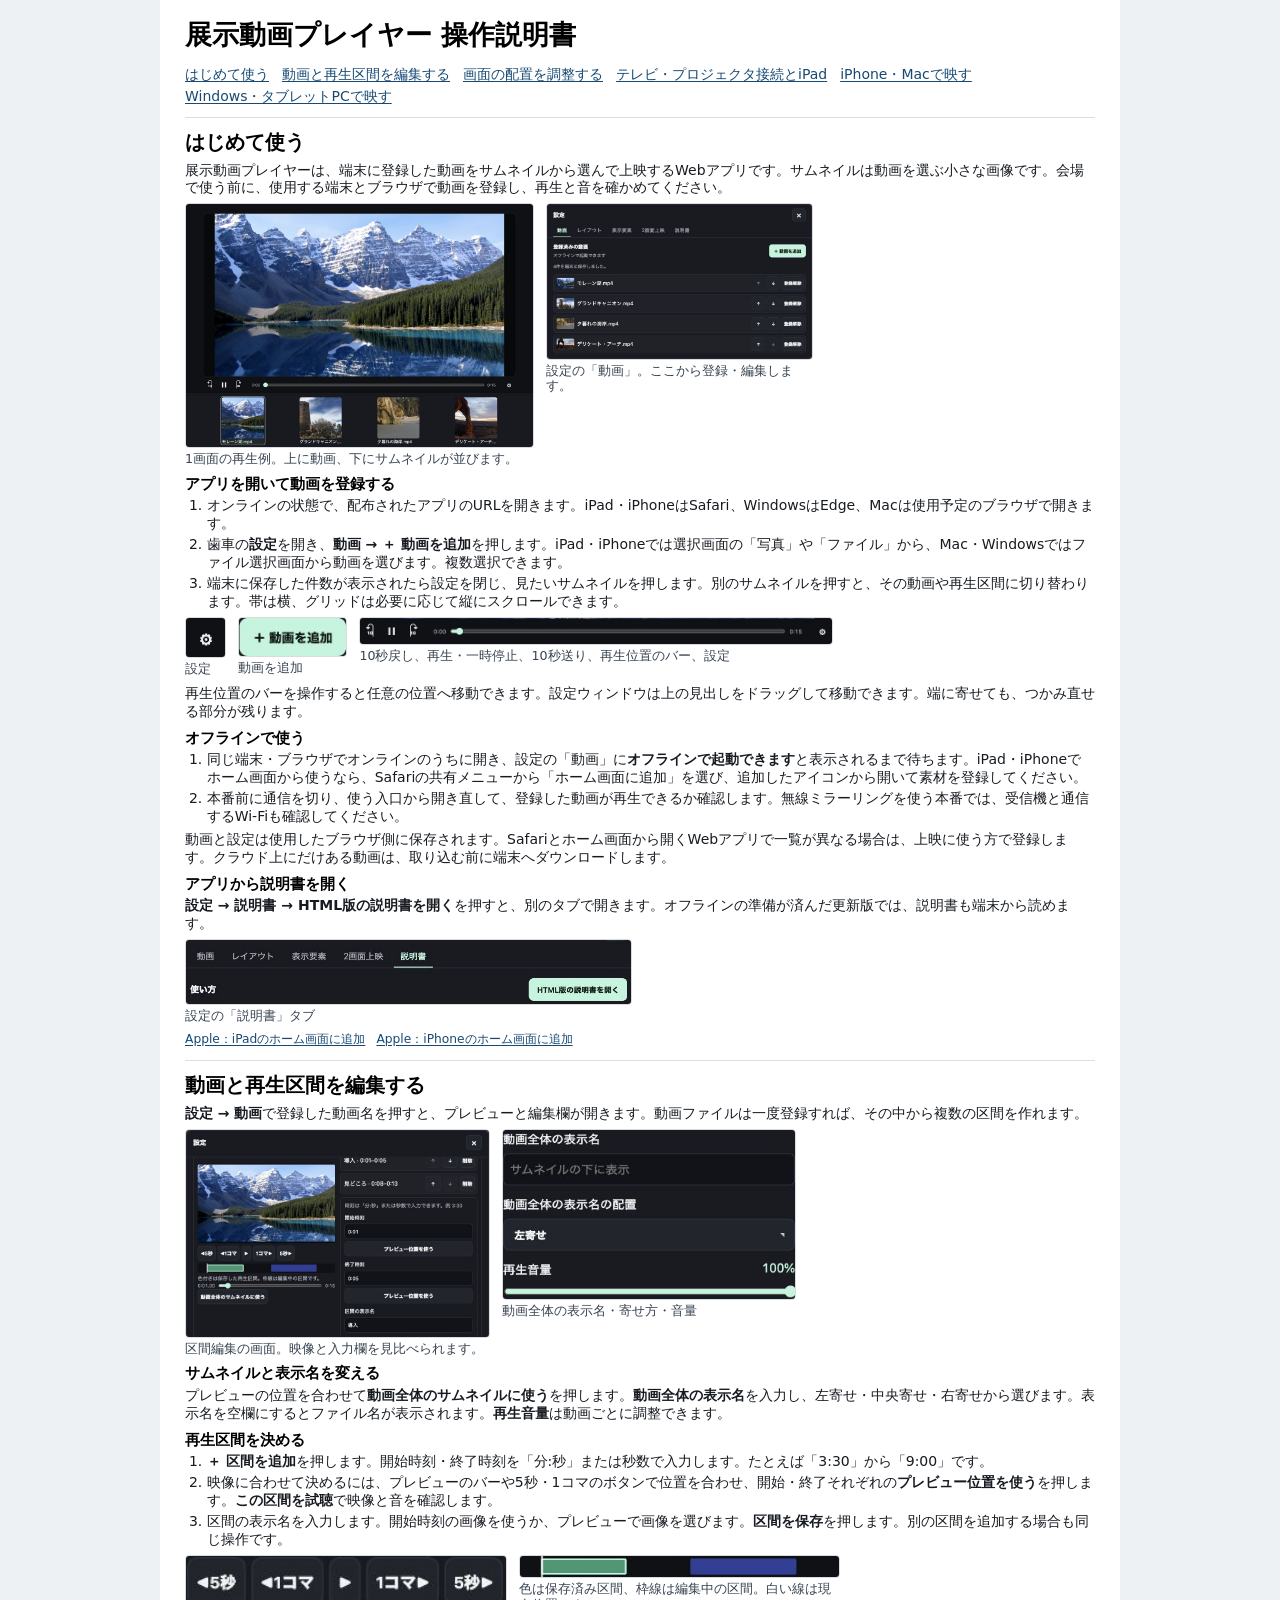
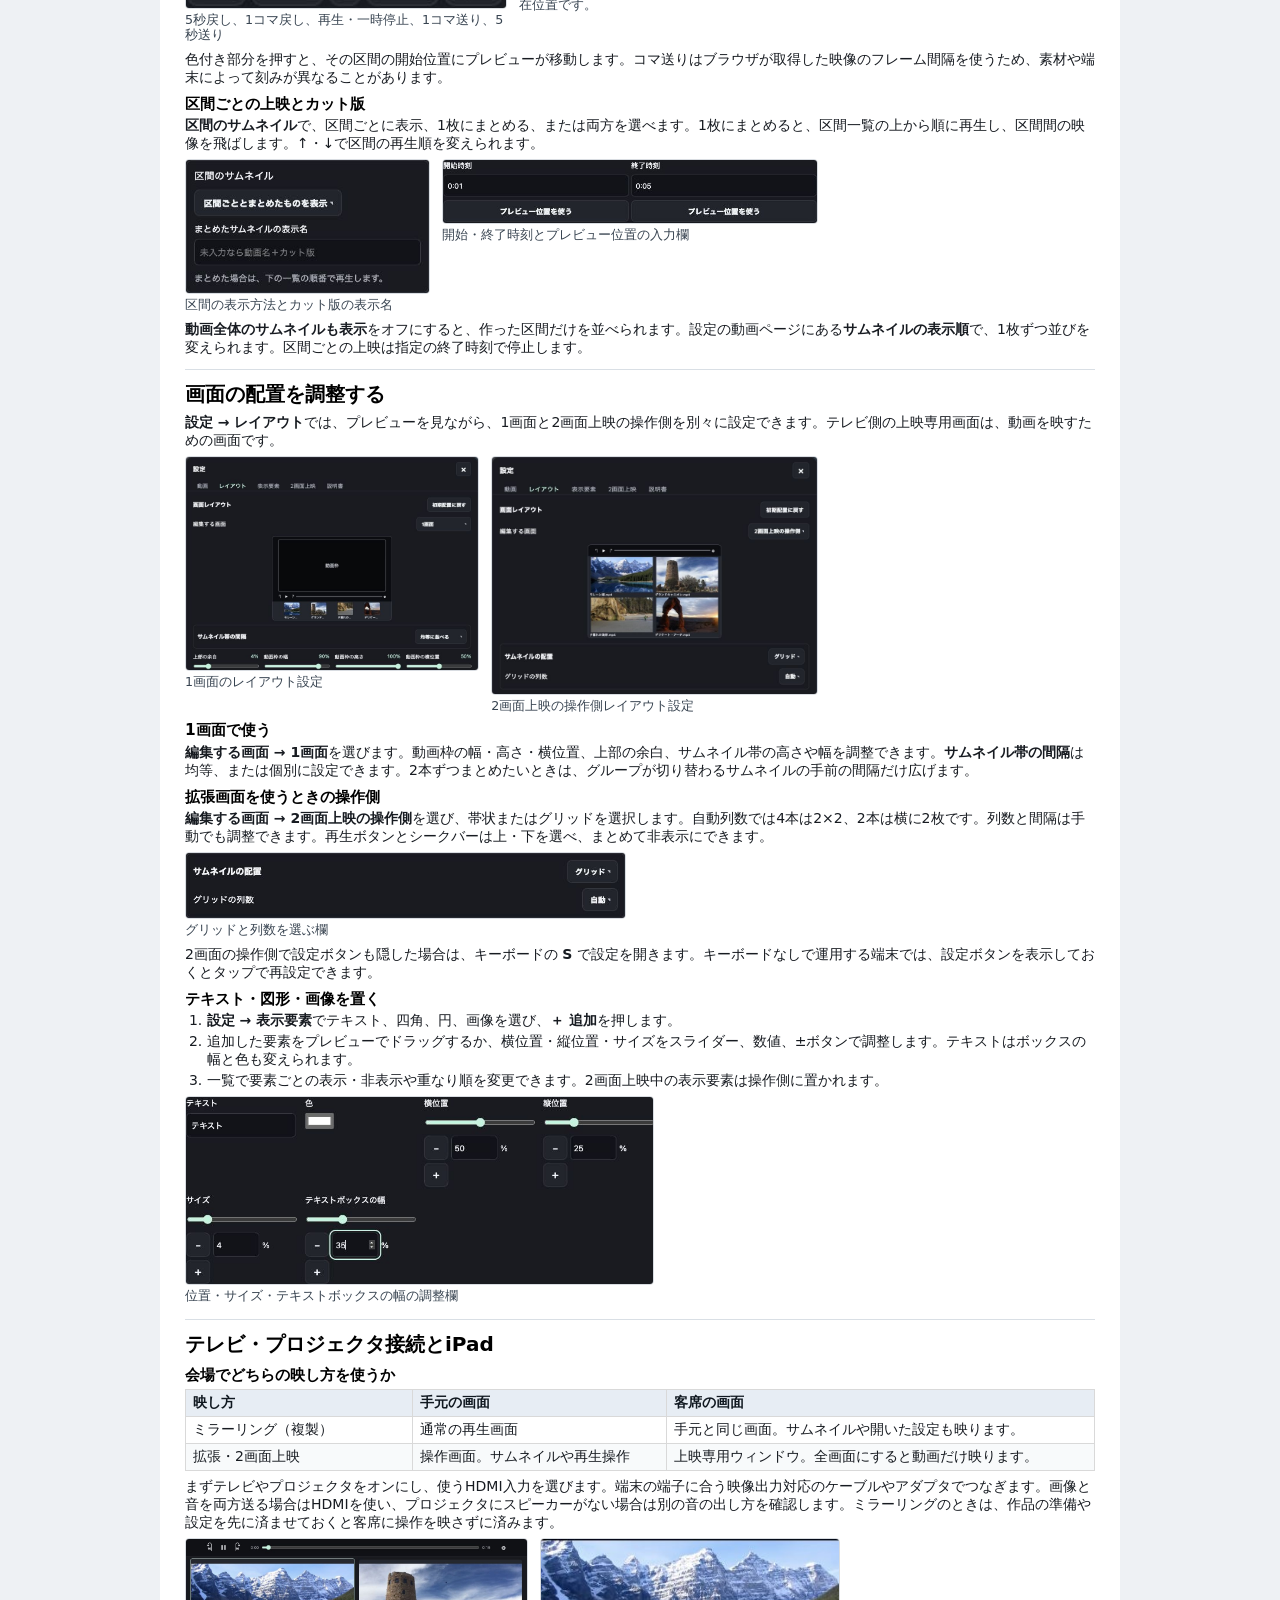
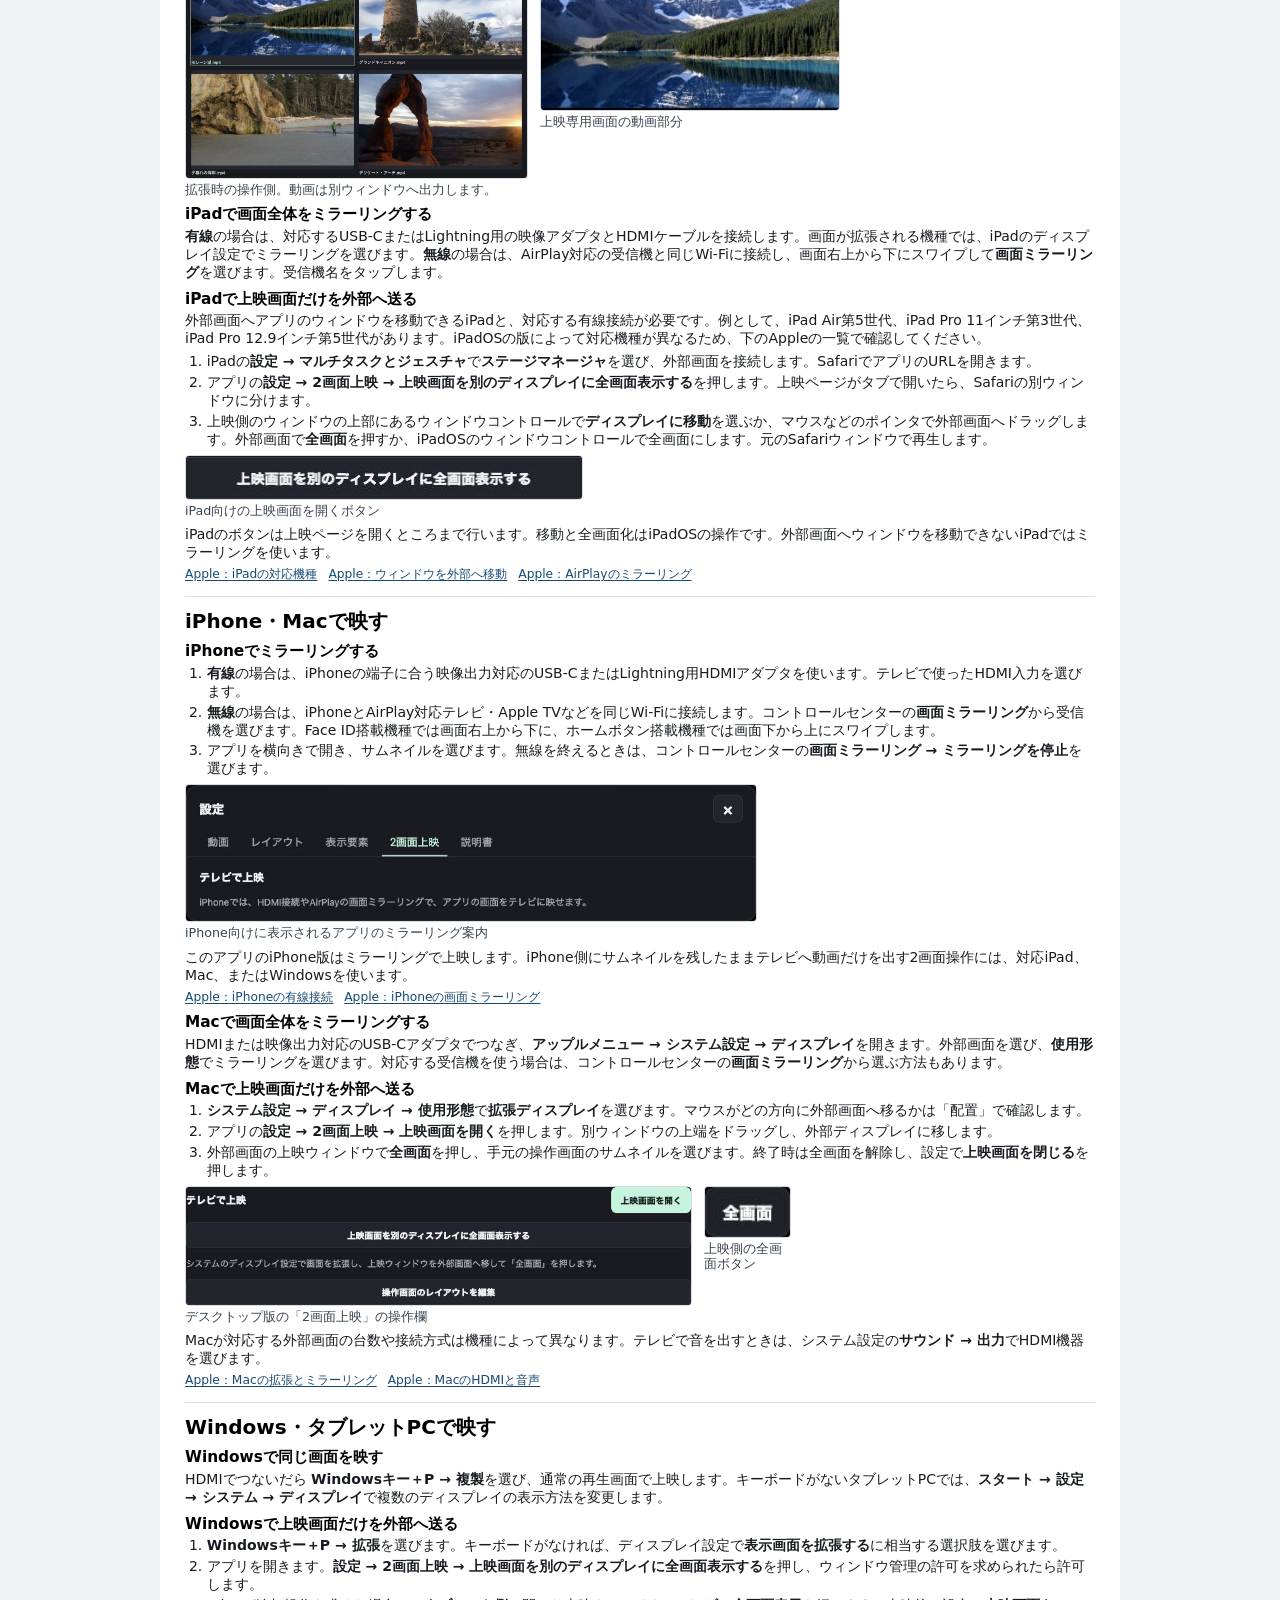
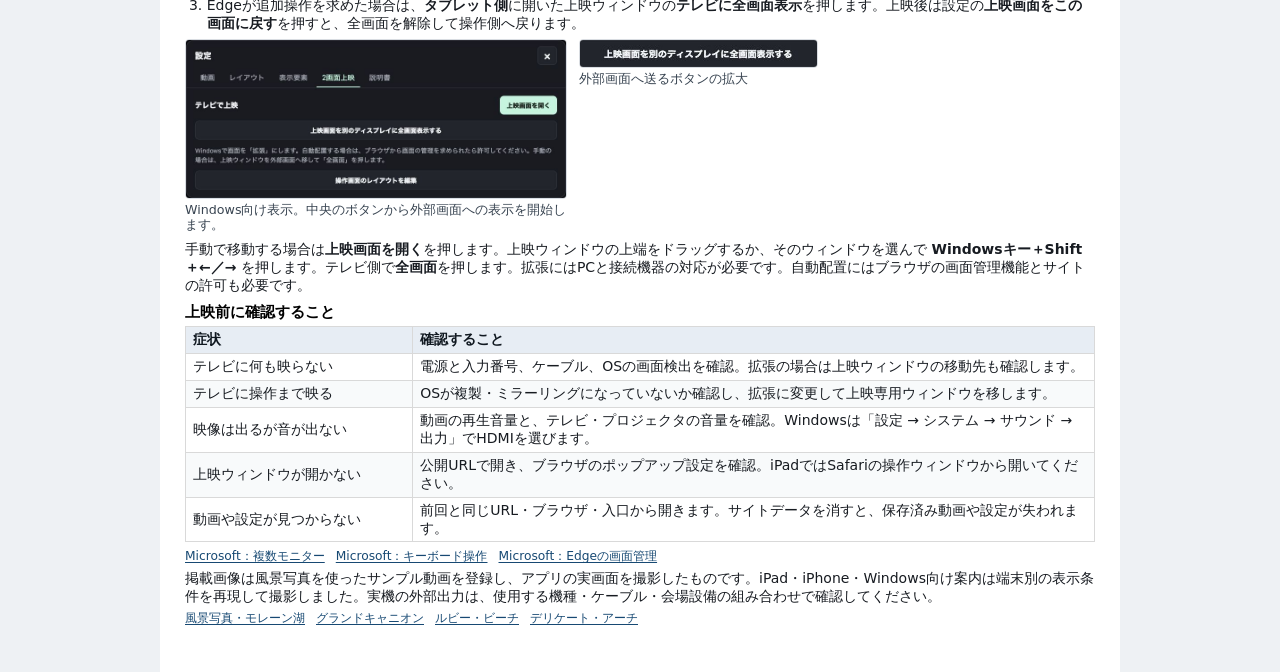
==== manual.html @ 9feb1721 "Add files via upload" ====
<!doctype html><html lang="ja"><head><meta charset="utf-8"><meta name="viewport" content="width=device-width, initial-scale=1"><title>展示動画プレイヤー 操作説明書</title><style>*{box-sizing:border-box}
:root{font-family:"Yu Gothic","Hiragino Sans",Meiryo,"Noto Sans CJK JP",system-ui,sans-serif;color:#171b21;background:#eef1f4;font-size:10.5pt;line-height:1.28}
body{margin:0}main{max-width:960px;margin:0 auto;padding:18px 25px 32px;background:#fff}
h1,h2,h3,p,figure{margin:0}h1{font-size:20pt;color:#000;margin:0 0 8px}h2{font-size:15pt;color:#000;margin:0 0 6px}h3{font-size:11.5pt;color:#000;margin:8px 0 3px}
p{margin:0 0 5px}a{color:#174973;text-underline-offset:2px}a:focus-visible{outline:2px solid #174973;outline-offset:3px}
nav{display:flex;flex-wrap:wrap;gap:4px 13px;padding:6px 0 11px}section{border-top:1px solid #d9dfe5;padding:12px 0 8px}
ol{padding:0 0 0 1.55em;margin:0 0 5px}li+li{margin-top:3px}
.figures{display:flex;flex-wrap:wrap;align-items:flex-start;gap:7px 12px;margin:6px 0 8px}
figure{width:min(var(--image-width),100%);min-width:0}figure img{display:block;width:100%;height:auto;border-radius:4px;border:1px solid #d8dce1}
figcaption{font-size:9.5pt;margin-top:3px;color:#384451;line-height:1.22}
.refs{font-size:9.2pt;display:flex;flex-wrap:wrap;gap:3px 11px;margin:5px 0}
table{border-collapse:collapse;width:100%;margin:4px 0 7px;font-size:10.5pt}th,td{border:1px solid #d9d9d9;text-align:left;padding:4px 7px;vertical-align:middle}
th{background:#e7edf4;color:#101820}td:first-child{width:25%}tbody tr:nth-child(even){background:#f8fafb}
@media(max-width:600px){main{padding:12px 12px 20px}figure{max-width:100%}}
@page{size:A4;margin:14mm 16mm}
@media print{:root{background:#fff}main{max-width:none;padding:0}section{padding-top:8px;break-inside:auto}h2,h3{break-after:avoid}.figures,tr{break-inside:avoid}figure{width:min(calc(var(--image-width)*.79),100%)}a{color:#222}}
</style></head><body><main>
<h1>展示動画プレイヤー 操作説明書</h1><nav aria-label="目次"><a href="#start">はじめて使う</a><a href="#edit">動画と再生区間を編集する</a><a href="#layout">画面の配置を調整する</a><a href="#ipad">テレビ・プロジェクタ接続とiPad</a><a href="#apple">iPhone・Macで映す</a><a href="#windows">Windows・タブレットPCで映す</a></nav>
<section id="start"><h2>はじめて使う</h2>
<p>展示動画プレイヤーは、端末に登録した動画をサムネイルから選んで上映するWebアプリです。サムネイルは動画を選ぶ小さな画像です。会場で使う前に、使用する端末とブラウザで動画を登録し、再生と音を確かめてください。</p>
<div class="figures">
<figure style="--image-width:348.8px"><img alt="1画面の再生例。上に動画、下にサムネイルが並びます。" width="1170" height="820" src="[data-uri]"><figcaption>1画面の再生例。上に動画、下にサムネイルが並びます。</figcaption></figure>
<figure style="--image-width:267.1px"><img alt="設定の「動画」。ここから登録・編集します。" width="850" height="496" src="[data-uri]"><figcaption>設定の「動画」。ここから登録・編集します。</figcaption></figure>
</div>
<h3>アプリを開いて動画を登録する</h3>
<ol><li>オンラインの状態で、配布されたアプリのURLを開きます。iPad・iPhoneはSafari、WindowsはEdge、Macは使用予定のブラウザで開きます。</li><li>歯車の<strong>設定</strong>を開き、<strong>動画 → ＋ 動画を追加</strong>を押します。iPad・iPhoneでは選択画面の「写真」や「ファイル」から、Mac・Windowsではファイル選択画面から動画を選びます。複数選択できます。</li><li>端末に保存した件数が表示されたら設定を閉じ、見たいサムネイルを押します。別のサムネイルを押すと、その動画や再生区間に切り替わります。帯は横、グリッドは必要に応じて縦にスクロールできます。</li></ol>
<div class="figures">
<figure style="--image-width:41.4px"><img alt="設定" width="44" height="44" src="[data-uri]"><figcaption>設定</figcaption></figure>
<figure style="--image-width:109.0px"><img alt="動画を追加" width="118" height="42" src="[data-uri]"><figcaption>動画を追加</figcaption></figure>
<figure style="--image-width:474.1px"><img alt="10秒戻し、再生・一時停止、10秒送り、再生位置のバー、設定" width="1053" height="58" src="[data-uri]"><figcaption>10秒戻し、再生・一時停止、10秒送り、再生位置のバー、設定</figcaption></figure>
</div>
<p>再生位置のバーを操作すると任意の位置へ移動できます。設定ウィンドウは上の見出しをドラッグして移動できます。端に寄せても、つかみ直せる部分が残ります。</p>
<h3>オフラインで使う</h3>
<ol><li>同じ端末・ブラウザでオンラインのうちに開き、設定の「動画」に<strong>オフラインで起動できます</strong>と表示されるまで待ちます。iPad・iPhoneでホーム画面から使うなら、Safariの共有メニューから「ホーム画面に追加」を選び、追加したアイコンから開いて素材を登録してください。</li><li>本番前に通信を切り、使う入口から開き直して、登録した動画が再生できるか確認します。無線ミラーリングを使う本番では、受信機と通信するWi-Fiも確認してください。</li></ol>
<p>動画と設定は使用したブラウザ側に保存されます。Safariとホーム画面から開くWebアプリで一覧が異なる場合は、上映に使う方で登録します。クラウド上にだけある動画は、取り込む前に端末へダウンロードします。</p>
<h3>アプリから説明書を開く</h3>
<p><strong>設定 → 説明書 → HTML版の説明書を開く</strong>を押すと、別のタブで開きます。オフラインの準備が済んだ更新版では、説明書も端末から読めます。</p>
<div class="figures">
<figure style="--image-width:446.9px"><img alt="設定の「説明書」タブ" width="825" height="119" src="[data-uri]"><figcaption>設定の「説明書」タブ</figcaption></figure>
</div>
<div class="refs" aria-label="参照リンク"><a href="https://support.apple.com/ja-jp/guide/ipad/ipad8f1f7a29/27/ipados/27">Apple：iPadのホーム画面に追加</a><a href="https://support.apple.com/ja-jp/guide/iphone/iphea86e5236/27/ios/27">Apple：iPhoneのホーム画面に追加</a></div>
</section>
<section id="edit"><h2>動画と再生区間を編集する</h2>
<p><strong>設定 → 動画</strong>で登録した動画名を押すと、プレビューと編集欄が開きます。動画ファイルは一度登録すれば、その中から複数の区間を作れます。</p>
<div class="figures">
<figure style="--image-width:305.2px"><img alt="区間編集の画面。映像と入力欄を見比べられます。" width="850" height="580" src="[data-uri]"><figcaption>区間編集の画面。映像と入力欄を見比べられます。</figcaption></figure>
<figure style="--image-width:294.3px"><img alt="動画全体の表示名・寄せ方・音量" width="385" height="223" src="[data-uri]"><figcaption>動画全体の表示名・寄せ方・音量</figcaption></figure>
</div>
<h3>サムネイルと表示名を変える</h3>
<p>プレビューの位置を合わせて<strong>動画全体のサムネイルに使う</strong>を押します。<strong>動画全体の表示名</strong>を入力し、左寄せ・中央寄せ・右寄せから選びます。表示名を空欄にするとファイル名が表示されます。<strong>再生音量</strong>は動画ごとに調整できます。</p>
<h3>再生区間を決める</h3>
<ol><li><strong>＋ 区間を追加</strong>を押します。開始時刻・終了時刻を「分:秒」または秒数で入力します。たとえば「3:30」から「9:00」です。</li><li>映像に合わせて決めるには、プレビューのバーや5秒・1コマのボタンで位置を合わせ、開始・終了それぞれの<strong>プレビュー位置を使う</strong>を押します。<strong>この区間を試聴</strong>で映像と音を確認します。</li><li>区間の表示名を入力します。開始時刻の画像を使うか、プレビューで画像を選びます。<strong>区間を保存</strong>を押します。別の区間を追加する場合も同じ操作です。</li></ol>
<div class="figures">
<figure style="--image-width:321.6px"><img alt="5秒戻し、1コマ戻し、再生・一時停止、1コマ送り、5秒送り" width="276" height="45" src="[data-uri]"><figcaption>5秒戻し、1コマ戻し、再生・一時停止、1コマ送り、5秒送り</figcaption></figure>
<figure style="--image-width:321.6px"><img alt="色は保存済み区間、枠線は編集中の区間。白い線は現在位置です。" width="385" height="26" src="[data-uri]"><figcaption>色は保存済み区間、枠線は編集中の区間。白い線は現在位置です。</figcaption></figure>
</div>
<p>色付き部分を押すと、その区間の開始位置にプレビューが移動します。コマ送りはブラウザが取得した映像のフレーム間隔を使うため、素材や端末によって刻みが異なることがあります。</p>
<h3>区間ごとの上映とカット版</h3>
<p><strong>区間のサムネイル</strong>で、区間ごとに表示、1枚にまとめる、または両方を選べます。1枚にまとめると、区間一覧の上から順に再生し、区間間の映像を飛ばします。↑・↓で区間の再生順を変えられます。</p>
<div class="figures">
<figure style="--image-width:245.2px"><img alt="区間の表示方法とカット版の表示名" width="385" height="211" src="[data-uri]"><figcaption>区間の表示方法とカット版の表示名</figcaption></figure>
<figure style="--image-width:376.1px"><img alt="開始・終了時刻とプレビュー位置の入力欄" width="722" height="121" src="[data-uri]"><figcaption>開始・終了時刻とプレビュー位置の入力欄</figcaption></figure>
</div>
<p><strong>動画全体のサムネイルも表示</strong>をオフにすると、作った区間だけを並べられます。設定の動画ページにある<strong>サムネイルの表示順</strong>で、1枚ずつ並びを変えられます。区間ごとの上映は指定の終了時刻で停止します。</p>
</section>
<section id="layout"><h2>画面の配置を調整する</h2>
<p><strong>設定 → レイアウト</strong>では、プレビューを見ながら、1画面と2画面上映の操作側を別々に設定できます。テレビ側の上映専用画面は、動画を映すための画面です。</p>
<div class="figures">
<figure style="--image-width:294.3px"><img alt="1画面のレイアウト設定" width="850" height="620" src="[data-uri]"><figcaption>1画面のレイアウト設定</figcaption></figure>
<figure style="--image-width:327.0px"><img alt="2画面上映の操作側レイアウト設定" width="850" height="620" src="[data-uri]"><figcaption>2画面上映の操作側レイアウト設定</figcaption></figure>
</div>
<h3>1画面で使う</h3>
<p><strong>編集する画面 → 1画面</strong>を選びます。動画枠の幅・高さ・横位置、上部の余白、サムネイル帯の高さや幅を調整できます。<strong>サムネイル帯の間隔</strong>は均等、または個別に設定できます。2本ずつまとめたいときは、グループが切り替わるサムネイルの手前の間隔だけ広げます。</p>
<h3>拡張画面を使うときの操作側</h3>
<p><strong>編集する画面 → 2画面上映の操作側</strong>を選び、帯状またはグリッドを選択します。自動列数では4本は2×2、2本は横に2枚です。列数と間隔は手動でも調整できます。再生ボタンとシークバーは上・下を選べ、まとめて非表示にできます。</p>
<div class="figures">
<figure style="--image-width:441.4px"><img alt="グリッドと列数を選ぶ欄" width="810" height="120" src="[data-uri]"><figcaption>グリッドと列数を選ぶ欄</figcaption></figure>
</div>
<p>2画面の操作側で設定ボタンも隠した場合は、キーボードの <strong>S</strong> で設定を開きます。キーボードなしで運用する端末では、設定ボタンを表示しておくとタップで再設定できます。</p>
<h3>テキスト・図形・画像を置く</h3>
<ol><li><strong>設定 → 表示要素</strong>でテキスト、四角、円、画像を選び、<strong>＋ 追加</strong>を押します。</li><li>追加した要素をプレビューでドラッグするか、横位置・縦位置・サイズをスライダー、数値、±ボタンで調整します。テキストはボックスの幅と色も変えられます。</li><li>一覧で要素ごとの表示・非表示や重なり順を変更できます。2画面上映中の表示要素は操作側に置かれます。</li></ol>
<div class="figures">
<figure style="--image-width:468.7px"><img alt="位置・サイズ・テキストボックスの幅の調整欄" width="810" height="324" src="[data-uri]"><figcaption>位置・サイズ・テキストボックスの幅の調整欄</figcaption></figure>
</div>
</section>
<section id="ipad"><h2>テレビ・プロジェクタ接続とiPad</h2>
<h3>会場でどちらの映し方を使うか</h3>
<table><thead><tr><th scope="col">映し方</th><th scope="col">手元の画面</th><th scope="col">客席の画面</th></tr></thead><tbody>
<tr><td>ミラーリング（複製）</td><td>通常の再生画面</td><td>手元と同じ画面。サムネイルや開いた設定も映ります。</td></tr>
<tr><td>拡張・2画面上映</td><td>操作画面。サムネイルや再生操作</td><td>上映専用ウィンドウ。全画面にすると動画だけ映ります。</td></tr>
</tbody></table>
<p>まずテレビやプロジェクタをオンにし、使うHDMI入力を選びます。端末の端子に合う映像出力対応のケーブルやアダプタでつなぎます。画像と音を両方送る場合はHDMIを使い、プロジェクタにスピーカーがない場合は別の音の出し方を確認します。ミラーリングのときは、作品の準備や設定を先に済ませておくと客席に操作を映さずに済みます。</p>
<div class="figures">
<figure style="--image-width:343.3px"><img alt="拡張時の操作側。動画は別ウィンドウへ出力します。" width="1170" height="820" src="[data-uri]"><figcaption>拡張時の操作側。動画は別ウィンドウへ出力します。</figcaption></figure>
<figure style="--image-width:299.8px"><img alt="上映専用画面の動画部分" width="345" height="198" src="[data-uri]"><figcaption>上映専用画面の動画部分</figcaption></figure>
</div>
<h3>iPadで画面全体をミラーリングする</h3>
<p><strong>有線</strong>の場合は、対応するUSB-CまたはLightning用の映像アダプタとHDMIケーブルを接続します。画面が拡張される機種では、iPadのディスプレイ設定でミラーリングを選びます。<strong>無線</strong>の場合は、AirPlay対応の受信機と同じWi-Fiに接続し、画面右上から下にスワイプして<strong>画面ミラーリング</strong>を選びます。受信機名をタップします。</p>
<h3>iPadで上映画面だけを外部へ送る</h3>
<p>外部画面へアプリのウィンドウを移動できるiPadと、対応する有線接続が必要です。例として、iPad Air第5世代、iPad Pro 11インチ第3世代、iPad Pro 12.9インチ第5世代があります。iPadOSの版によって対応機種が異なるため、下のAppleの一覧で確認してください。</p>
<ol><li>iPadの<strong>設定 → マルチタスクとジェスチャ</strong>で<strong>ステージマネージャ</strong>を選び、外部画面を接続します。SafariでアプリのURLを開きます。</li><li>アプリの<strong>設定 → 2画面上映 → 上映画面を別のディスプレイに全画面表示する</strong>を押します。上映ページがタブで開いたら、Safariの別ウィンドウに分けます。</li><li>上映側のウィンドウの上部にあるウィンドウコントロールで<strong>ディスプレイに移動</strong>を選ぶか、マウスなどのポインタで外部画面へドラッグします。外部画面で<strong>全画面</strong>を押すか、iPadOSのウィンドウコントロールで全画面にします。元のSafariウィンドウで再生します。</li></ol>
<div class="figures">
<figure style="--image-width:397.8px"><img alt="iPad向けの上映画面を開くボタン" width="394" height="43" src="[data-uri]"><figcaption>iPad向けの上映画面を開くボタン</figcaption></figure>
</div>
<p>iPadのボタンは上映ページを開くところまで行います。移動と全画面化はiPadOSの操作です。外部画面へウィンドウを移動できないiPadではミラーリングを使います。</p>
<div class="refs" aria-label="参照リンク"><a href="https://support.apple.com/ja-jp/105075">Apple：iPadの対応機種</a><a href="https://support.apple.com/ja-jp/guide/ipad/ipad8baf19a7/27/ipados/27">Apple：ウィンドウを外部へ移動</a><a href="https://support.apple.com/ja-jp/102661">Apple：AirPlayのミラーリング</a></div>
</section>
<section id="apple"><h2>iPhone・Macで映す</h2>
<h3>iPhoneでミラーリングする</h3>
<ol><li><strong>有線</strong>の場合は、iPhoneの端子に合う映像出力対応のUSB-CまたはLightning用HDMIアダプタを使います。テレビで使ったHDMI入力を選びます。</li><li><strong>無線</strong>の場合は、iPhoneとAirPlay対応テレビ・Apple TVなどを同じWi-Fiに接続します。コントロールセンターの<strong>画面ミラーリング</strong>から受信機を選びます。Face ID搭載機種では画面右上から下に、ホームボタン搭載機種では画面下から上にスワイプします。</li><li>アプリを横向きで開き、サムネイルを選びます。無線を終えるときは、コントロールセンターの<strong>画面ミラーリング → ミラーリングを停止</strong>を選びます。</li></ol>
<div class="figures">
<figure style="--image-width:572.2px"><img alt="iPhone向けに表示されるアプリのミラーリング案内" width="850" height="203" src="[data-uri]"><figcaption>iPhone向けに表示されるアプリのミラーリング案内</figcaption></figure>
</div>
<p>このアプリのiPhone版はミラーリングで上映します。iPhone側にサムネイルを残したままテレビへ動画だけを出す2画面操作には、対応iPad、Mac、またはWindowsを使います。</p>
<div class="refs" aria-label="参照リンク"><a href="https://support.apple.com/ja-jp/guide/iphone/iph93af723b9/27/ios/27">Apple：iPhoneの有線接続</a><a href="https://support.apple.com/ja-jp/102661">Apple：iPhoneの画面ミラーリング</a></div>
<h3>Macで画面全体をミラーリングする</h3>
<p>HDMIまたは映像出力対応のUSB-Cアダプタでつなぎ、<strong>アップルメニュー → システム設定 → ディスプレイ</strong>を開きます。外部画面を選び、<strong>使用形態</strong>でミラーリングを選びます。対応する受信機を使う場合は、コントロールセンターの<strong>画面ミラーリング</strong>から選ぶ方法もあります。</p>
<h3>Macで上映画面だけを外部へ送る</h3>
<ol><li><strong>システム設定 → ディスプレイ → 使用形態</strong>で<strong>拡張ディスプレイ</strong>を選びます。マウスがどの方向に外部画面へ移るかは「配置」で確認します。</li><li>アプリの<strong>設定 → 2画面上映 → 上映画面を開く</strong>を押します。別ウィンドウの上端をドラッグし、外部ディスプレイに移します。</li><li>外部画面の上映ウィンドウで<strong>全画面</strong>を押し、手元の操作画面のサムネイルを選びます。終了時は全画面を解除し、設定で<strong>上映画面を閉じる</strong>を押します。</li></ol>
<div class="figures">
<figure style="--image-width:506.9px"><img alt="デスクトップ版の「2画面上映」の操作欄" width="810" height="189" src="[data-uri]"><figcaption>デスクトップ版の「2画面上映」の操作欄</figcaption></figure>
<figure style="--image-width:87.2px"><img alt="上映側の全画面ボタン" width="72" height="42" src="[data-uri]"><figcaption>上映側の全画面ボタン</figcaption></figure>
</div>
<p>Macが対応する外部画面の台数や接続方式は機種によって異なります。テレビで音を出すときは、システム設定の<strong>サウンド → 出力</strong>でHDMI機器を選びます。</p>
<div class="refs" aria-label="参照リンク"><a href="https://support.apple.com/ja-jp/guide/mac-help/mchlb5f905a1/27/mac/27">Apple：Macの拡張とミラーリング</a><a href="https://support.apple.com/ja-jp/108928">Apple：MacのHDMIと音声</a></div>
</section>
<section id="windows"><h2>Windows・タブレットPCで映す</h2>
<h3>Windowsで同じ画面を映す</h3>
<p>HDMIでつないだら <strong>Windowsキー＋P → 複製</strong>を選び、通常の再生画面で上映します。キーボードがないタブレットPCでは、<strong>スタート → 設定 → システム → ディスプレイ</strong>で複数のディスプレイの表示方法を変更します。</p>
<h3>Windowsで上映画面だけを外部へ送る</h3>
<ol><li><strong>Windowsキー＋P → 拡張</strong>を選びます。キーボードがなければ、ディスプレイ設定で<strong>表示画面を拡張する</strong>に相当する選択肢を選びます。</li><li>アプリを開きます。<strong>設定 → 2画面上映 → 上映画面を別のディスプレイに全画面表示する</strong>を押し、ウィンドウ管理の許可を求められたら許可します。</li><li>Edgeが追加操作を求めた場合は、<strong>タブレット側</strong>に開いた上映ウィンドウの<strong>テレビに全画面表示</strong>を押します。上映後は設定の<strong>上映画面をこの画面に戻す</strong>を押すと、全画面を解除して操作側へ戻ります。</li></ol>
<div class="figures">
<figure style="--image-width:381.5px"><img alt="Windows向け表示。中央のボタンから外部画面への表示を開始します。" width="850" height="354" src="[data-uri]"><figcaption>Windows向け表示。中央のボタンから外部画面への表示を開始します。</figcaption></figure>
<figure style="--image-width:239.8px"><img alt="外部画面へ送るボタンの拡大" width="369" height="42" src="[data-uri]"><figcaption>外部画面へ送るボタンの拡大</figcaption></figure>
</div>
<p>手動で移動する場合は<strong>上映画面を開く</strong>を押します。上映ウィンドウの上端をドラッグするか、そのウィンドウを選んで <strong>Windowsキー＋Shift＋←／→</strong> を押します。テレビ側で<strong>全画面</strong>を押します。拡張にはPCと接続機器の対応が必要です。自動配置にはブラウザの画面管理機能とサイトの許可も必要です。</p>
<h3>上映前に確認すること</h3>
<table><thead><tr><th scope="col">症状</th><th scope="col">確認すること</th></tr></thead><tbody>
<tr><td>テレビに何も映らない</td><td>電源と入力番号、ケーブル、OSの画面検出を確認。拡張の場合は上映ウィンドウの移動先も確認します。</td></tr>
<tr><td>テレビに操作まで映る</td><td>OSが複製・ミラーリングになっていないか確認し、拡張に変更して上映専用ウィンドウを移します。</td></tr>
<tr><td>映像は出るが音が出ない</td><td>動画の再生音量と、テレビ・プロジェクタの音量を確認。Windowsは「設定 → システム → サウンド → 出力」でHDMIを選びます。</td></tr>
<tr><td>上映ウィンドウが開かない</td><td>公開URLで開き、ブラウザのポップアップ設定を確認。iPadではSafariの操作ウィンドウから開いてください。</td></tr>
<tr><td>動画や設定が見つからない</td><td>前回と同じURL・ブラウザ・入口から開きます。サイトデータを消すと、保存済み動画や設定が失われます。</td></tr>
</tbody></table>
<div class="refs" aria-label="参照リンク"><a href="https://support.microsoft.com/ja-jp/windows/hardware/display-graphics/how-to-use-multiple-monitors-in-windows">Microsoft：複数モニター</a><a href="https://support.microsoft.com/ja-jp/accessibility/windows/keyboard-shortcuts-in-windows">Microsoft：キーボード操作</a><a href="https://learn.microsoft.com/en-us/deployedge/microsoft-edge-browser-policies/windowmanagementallowedforurls">Microsoft：Edgeの画面管理</a></div>
<p>掲載画像は風景写真を使ったサンプル動画を登録し、アプリの実画面を撮影したものです。iPad・iPhone・Windows向け案内は端末別の表示条件を再現して撮影しました。実機の外部出力は、使用する機種・ケーブル・会場設備の組み合わせで確認してください。</p>
<div class="refs" aria-label="参照リンク"><a href="https://commons.wikimedia.org/wiki/File:Moraine_Lake_17092005.jpg">風景写真・モレーン湖</a><a href="https://commons.wikimedia.org/wiki/File:Grand_Canyon_National_Park,_South_Rim.jpg">グランドキャニオン</a><a href="https://commons.wikimedia.org/wiki/File:Bluffs_visitor_walking_sunset_ruby_beach_coast_d_archuleta_march_04_2015_(17371583691).jpg">ルビー・ビーチ</a><a href="https://commons.wikimedia.org/wiki/File:SunsetDelicateArch.JPG">デリケート・アーチ</a></div>
</section>
</main></body></html>
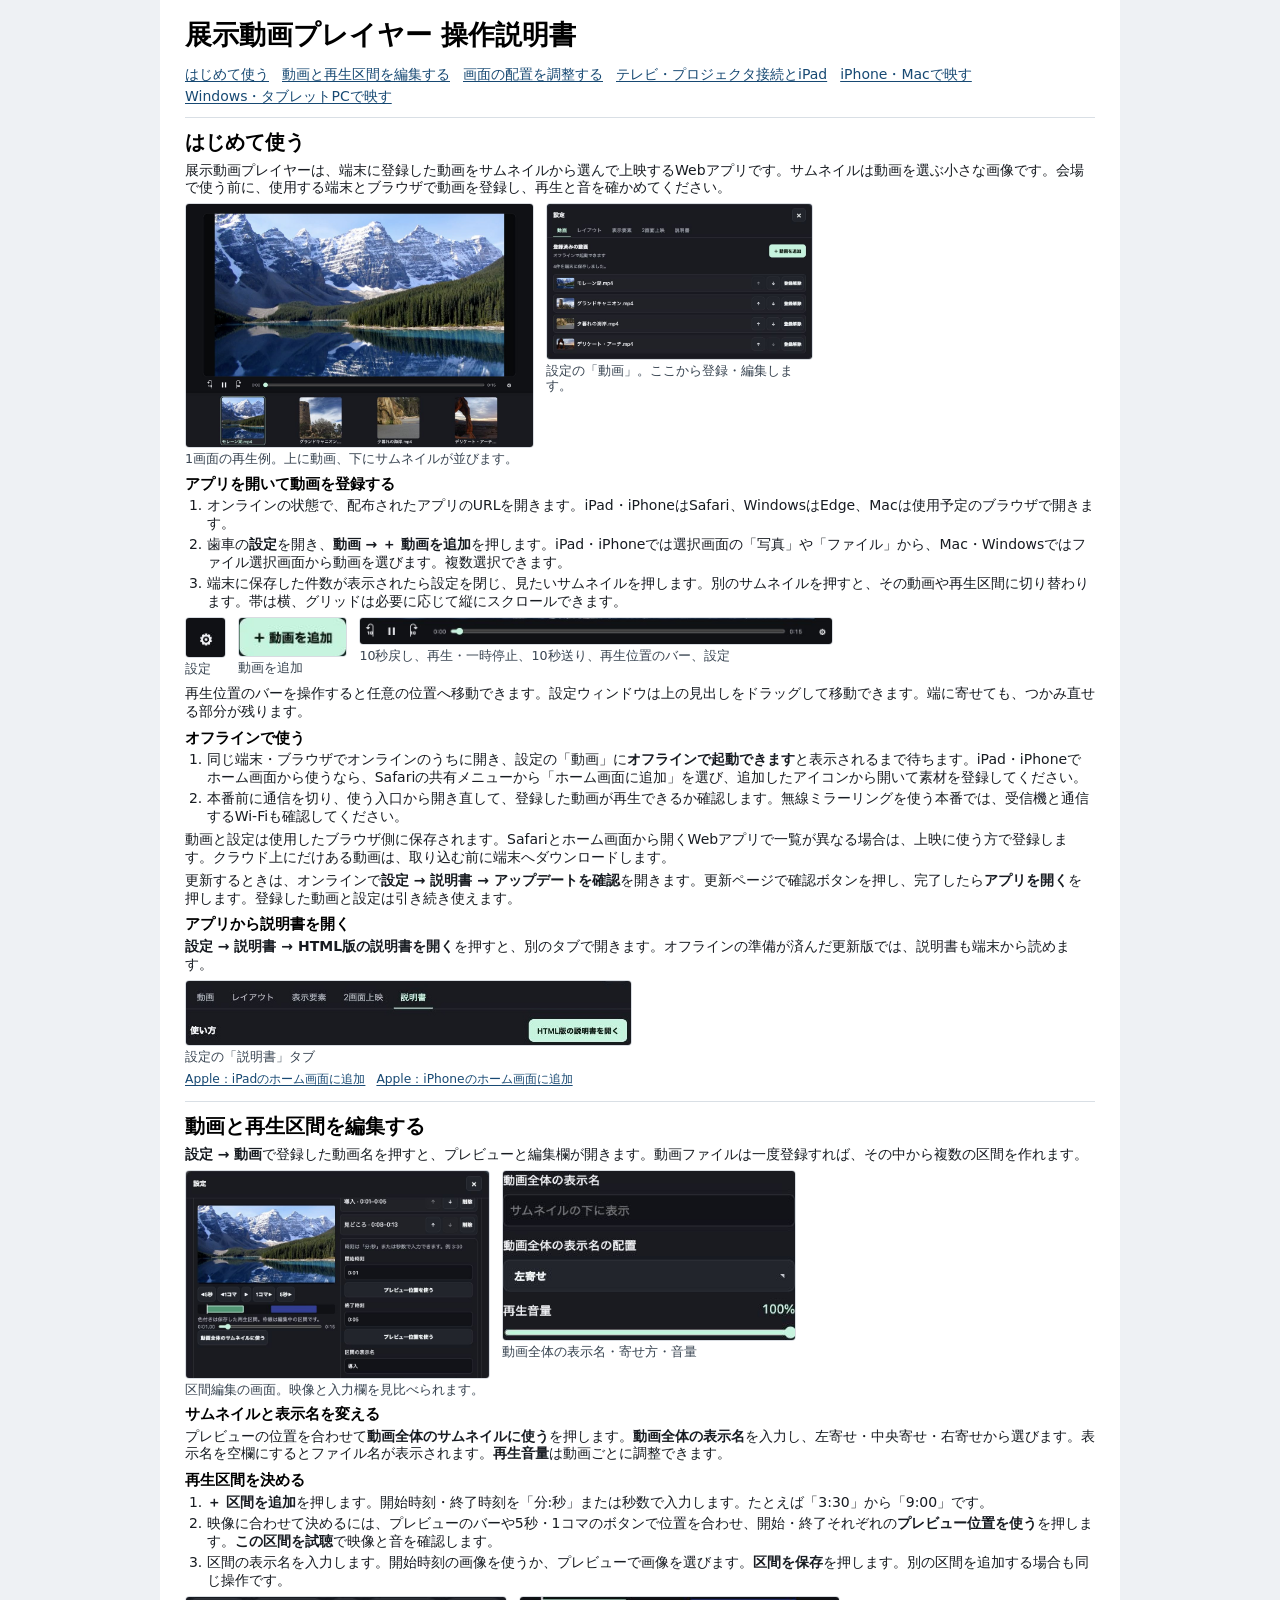
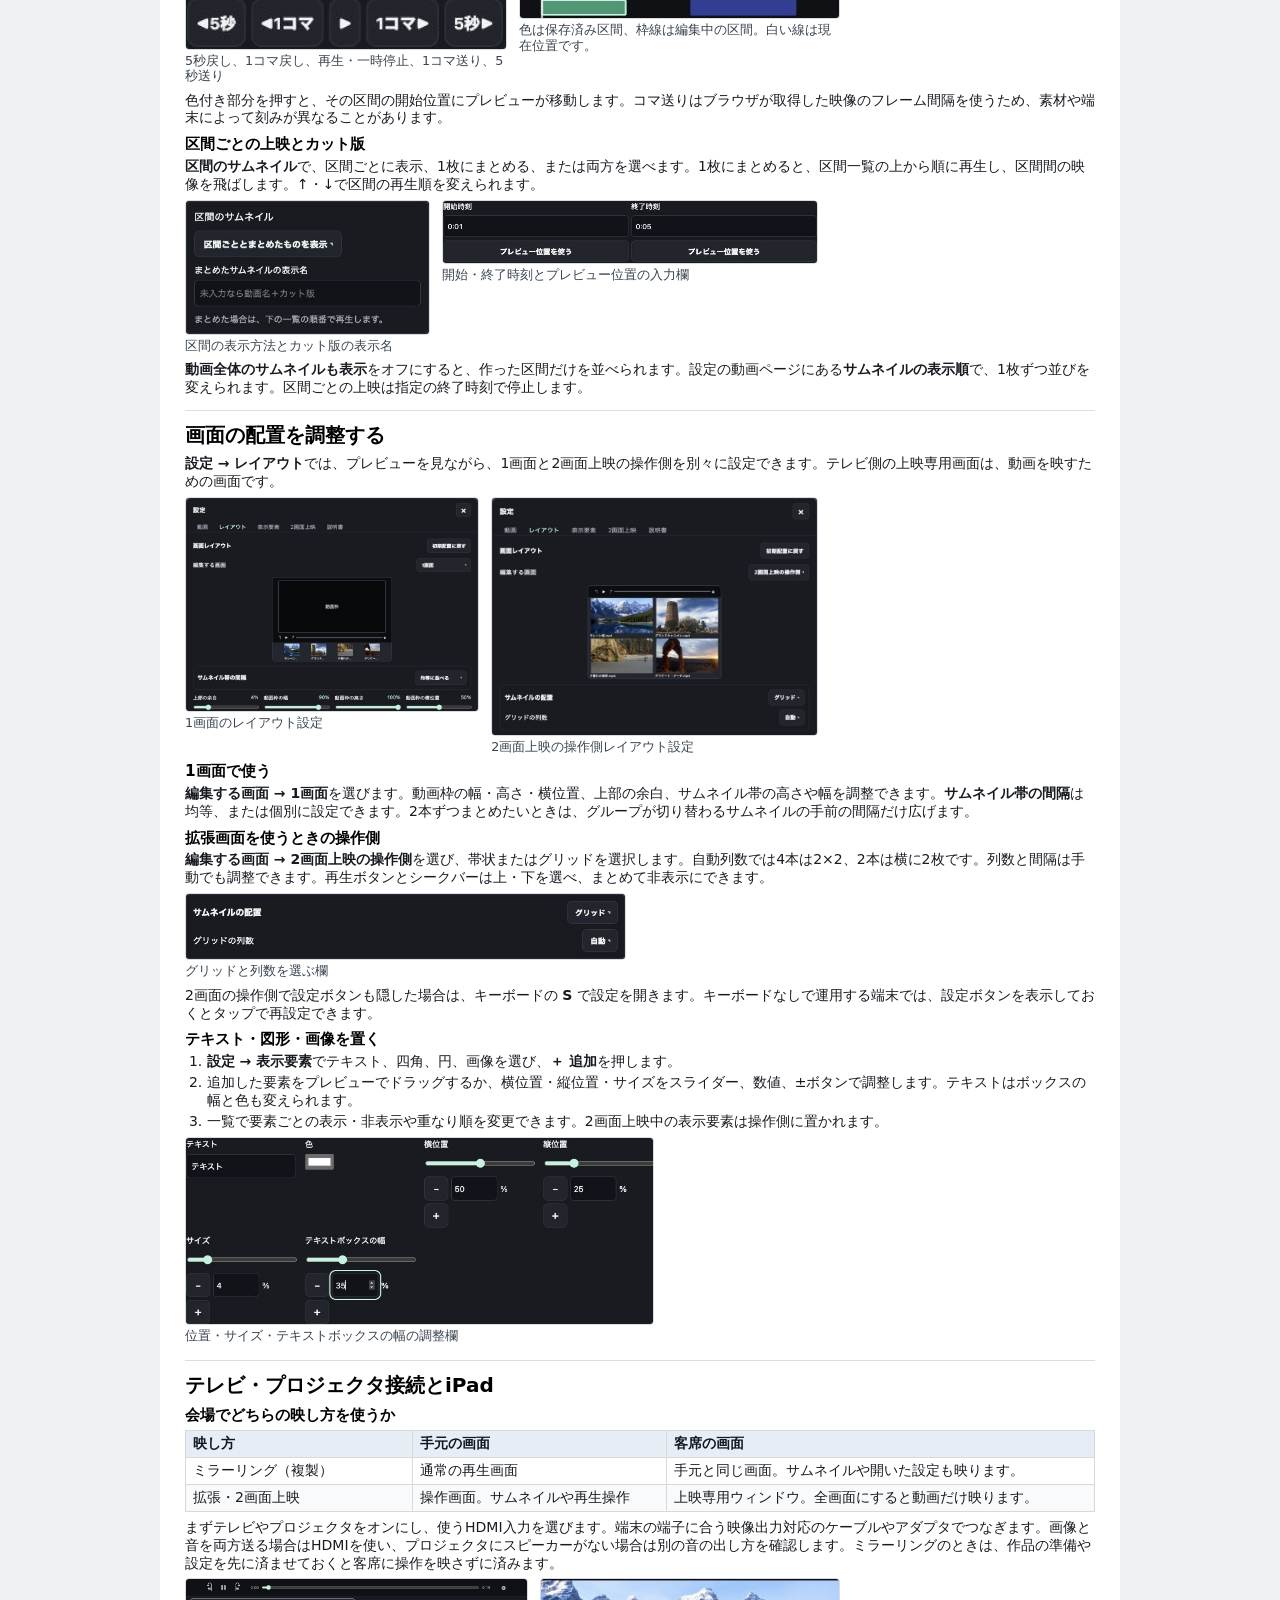
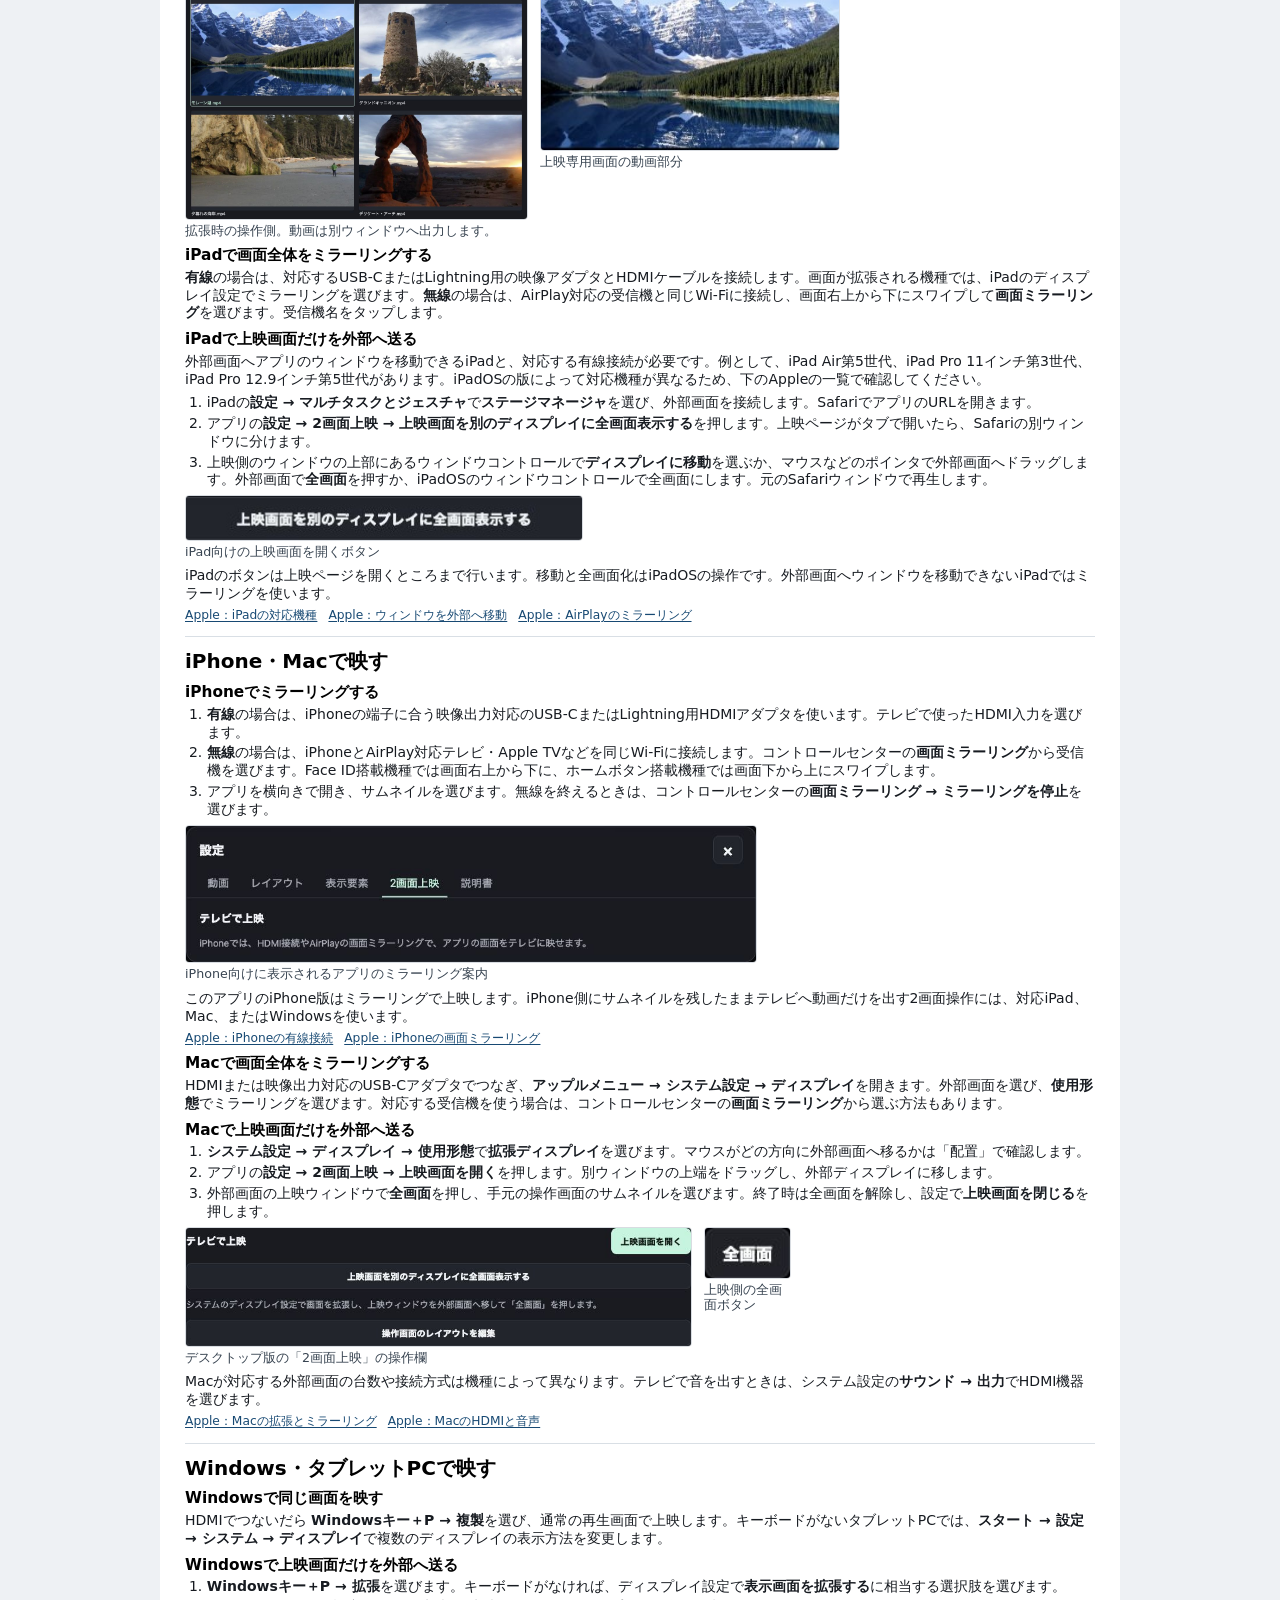
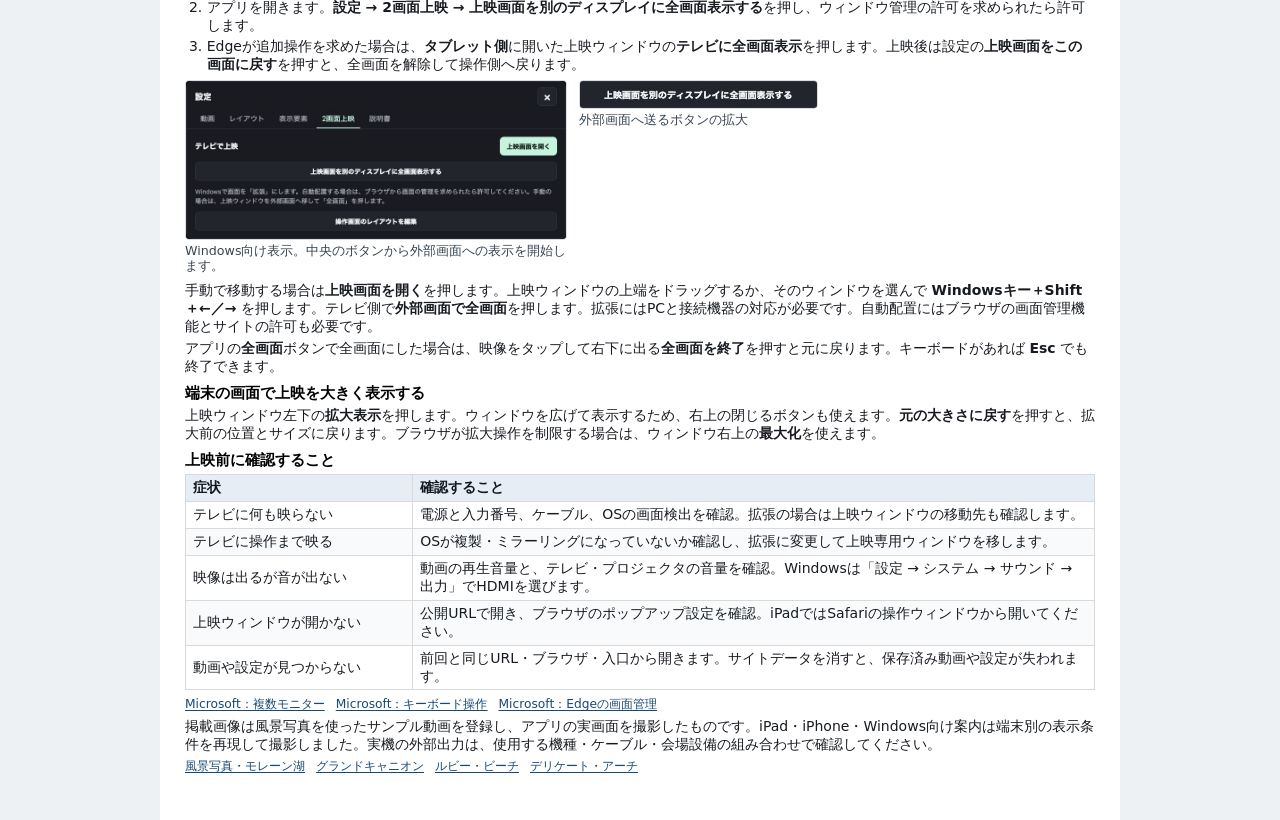
==== commit 3ac1035c: "Add files via upload" ====
--- a/manual.html
+++ b/manual.html
@@ -33,6 +33,7 @@
 <h3>オフラインで使う</h3>
 <ol><li>同じ端末・ブラウザでオンラインのうちに開き、設定の「動画」に<strong>オフラインで起動できます</strong>と表示されるまで待ちます。iPad・iPhoneでホーム画面から使うなら、Safariの共有メニューから「ホーム画面に追加」を選び、追加したアイコンから開いて素材を登録してください。</li><li>本番前に通信を切り、使う入口から開き直して、登録した動画が再生できるか確認します。無線ミラーリングを使う本番では、受信機と通信するWi-Fiも確認してください。</li></ol>
 <p>動画と設定は使用したブラウザ側に保存されます。Safariとホーム画面から開くWebアプリで一覧が異なる場合は、上映に使う方で登録します。クラウド上にだけある動画は、取り込む前に端末へダウンロードします。</p>
+<p>更新するときは、オンラインで<strong>設定 → 説明書 → アップデートを確認</strong>を開きます。更新ページで確認ボタンを押し、完了したら<strong>アプリを開く</strong>を押します。登録した動画と設定は引き続き使えます。</p>
 <h3>アプリから説明書を開く</h3>
 <p><strong>設定 → 説明書 → HTML版の説明書を開く</strong>を押すと、別のタブで開きます。オフラインの準備が済んだ更新版では、説明書も端末から読めます。</p>
 <div class="figures">
@@ -133,7 +134,10 @@
 <figure style="--image-width:381.5px"><img alt="Windows向け表示。中央のボタンから外部画面への表示を開始します。" width="850" height="354" src="[data-uri]"><figcaption>Windows向け表示。中央のボタンから外部画面への表示を開始します。</figcaption></figure>
 <figure style="--image-width:239.8px"><img alt="外部画面へ送るボタンの拡大" width="369" height="42" src="[data-uri]"><figcaption>外部画面へ送るボタンの拡大</figcaption></figure>
 </div>
-<p>手動で移動する場合は<strong>上映画面を開く</strong>を押します。上映ウィンドウの上端をドラッグするか、そのウィンドウを選んで <strong>Windowsキー＋Shift＋←／→</strong> を押します。テレビ側で<strong>全画面</strong>を押します。拡張にはPCと接続機器の対応が必要です。自動配置にはブラウザの画面管理機能とサイトの許可も必要です。</p>
+<p>手動で移動する場合は<strong>上映画面を開く</strong>を押します。上映ウィンドウの上端をドラッグするか、そのウィンドウを選んで <strong>Windowsキー＋Shift＋←／→</strong> を押します。テレビ側で<strong>外部画面で全画面</strong>を押します。拡張にはPCと接続機器の対応が必要です。自動配置にはブラウザの画面管理機能とサイトの許可も必要です。</p>
+<p>アプリの<strong>全画面</strong>ボタンで全画面にした場合は、映像をタップして右下に出る<strong>全画面を終了</strong>を押すと元に戻ります。キーボードがあれば <strong>Esc</strong> でも終了できます。</p>
+<h3>端末の画面で上映を大きく表示する</h3>
+<p>上映ウィンドウ左下の<strong>拡大表示</strong>を押します。ウィンドウを広げて表示するため、右上の閉じるボタンも使えます。<strong>元の大きさに戻す</strong>を押すと、拡大前の位置とサイズに戻ります。ブラウザが拡大操作を制限する場合は、ウィンドウ右上の<strong>最大化</strong>を使えます。</p>
 <h3>上映前に確認すること</h3>
 <table><thead><tr><th scope="col">症状</th><th scope="col">確認すること</th></tr></thead><tbody>
 <tr><td>テレビに何も映らない</td><td>電源と入力番号、ケーブル、OSの画面検出を確認。拡張の場合は上映ウィンドウの移動先も確認します。</td></tr>
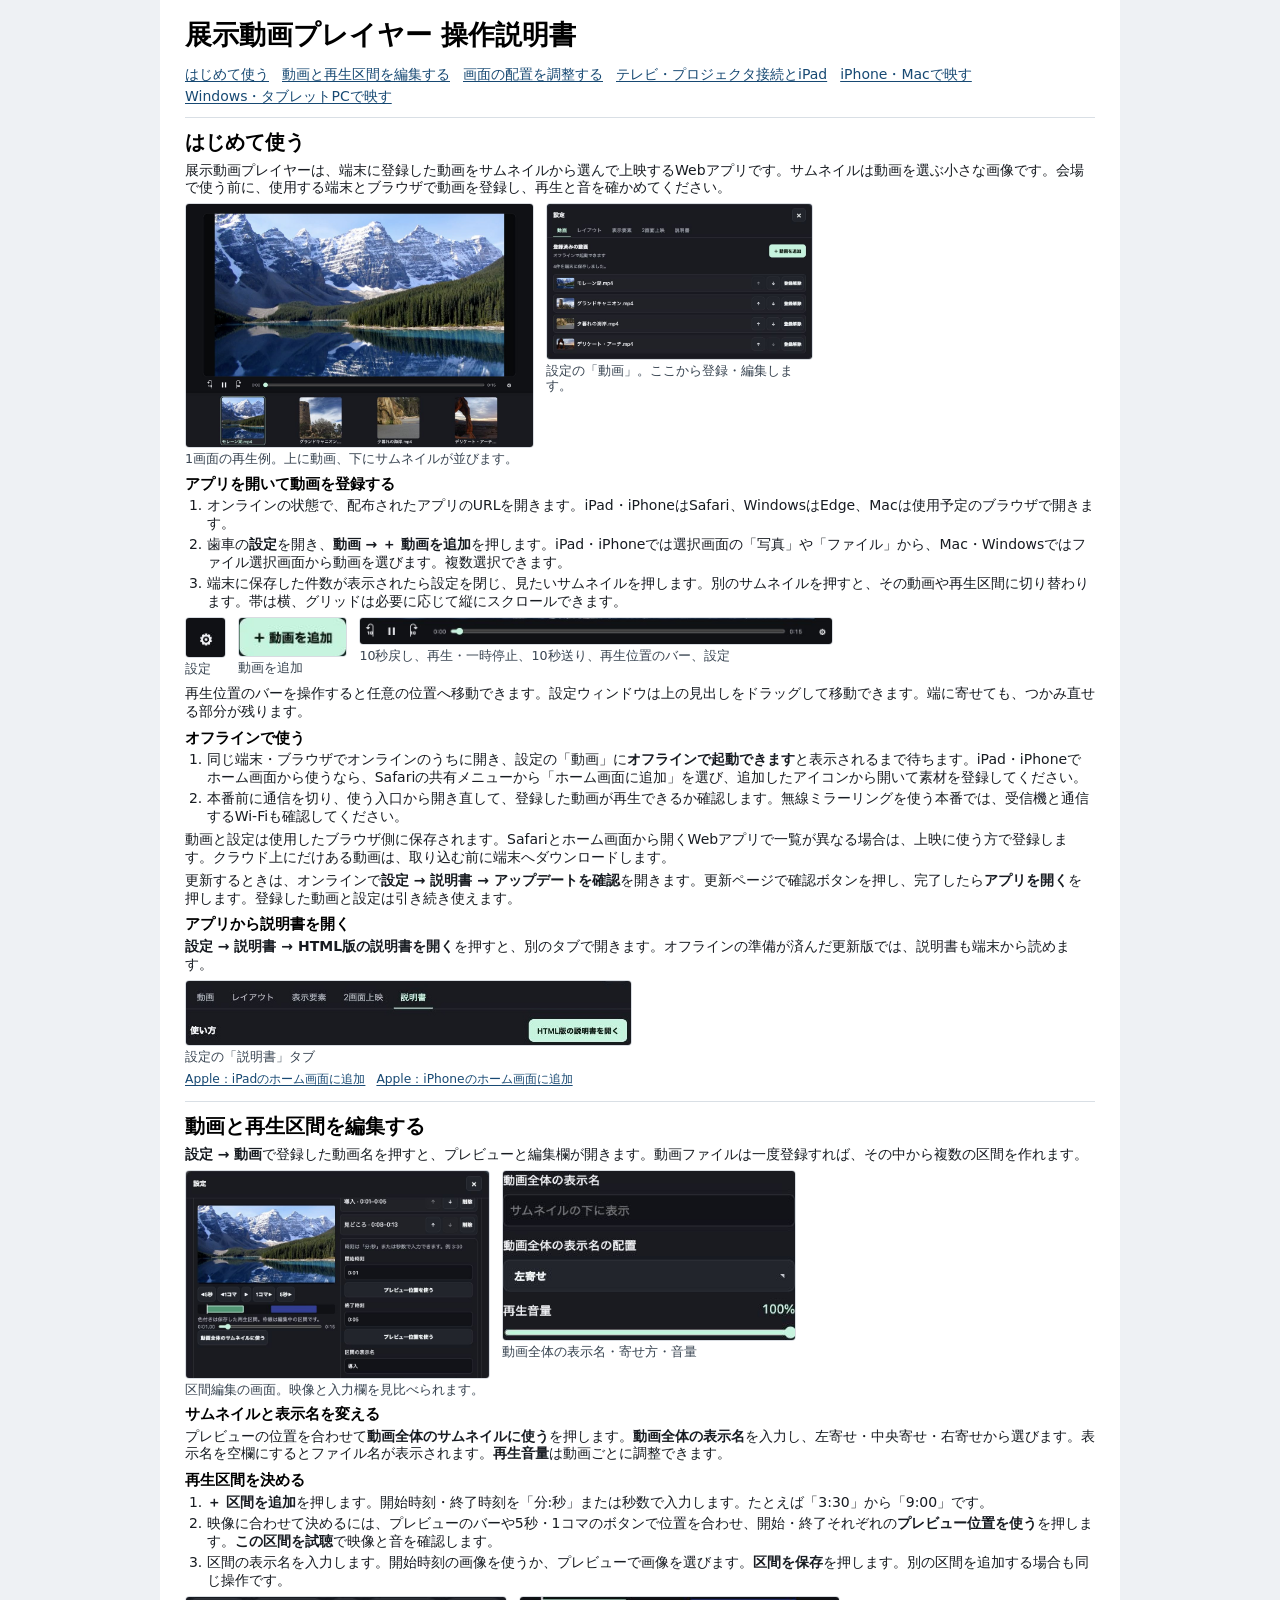
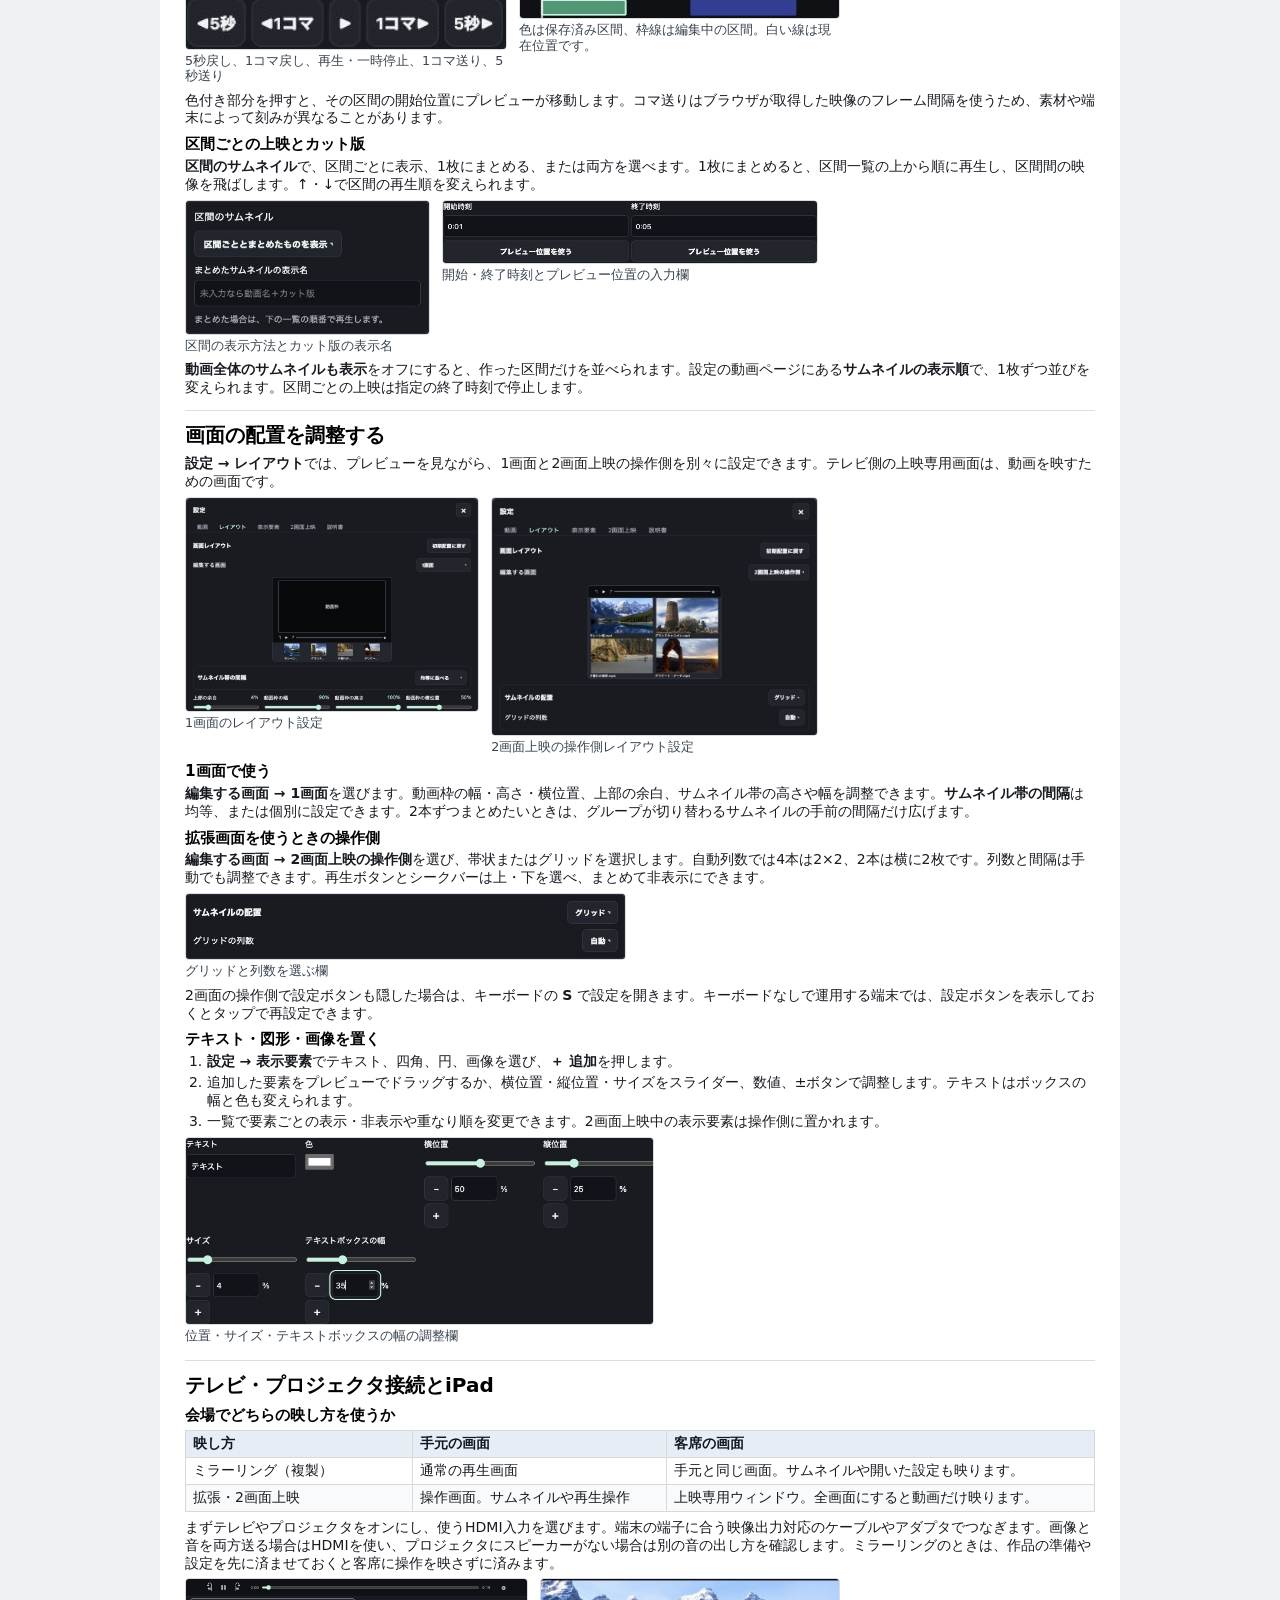
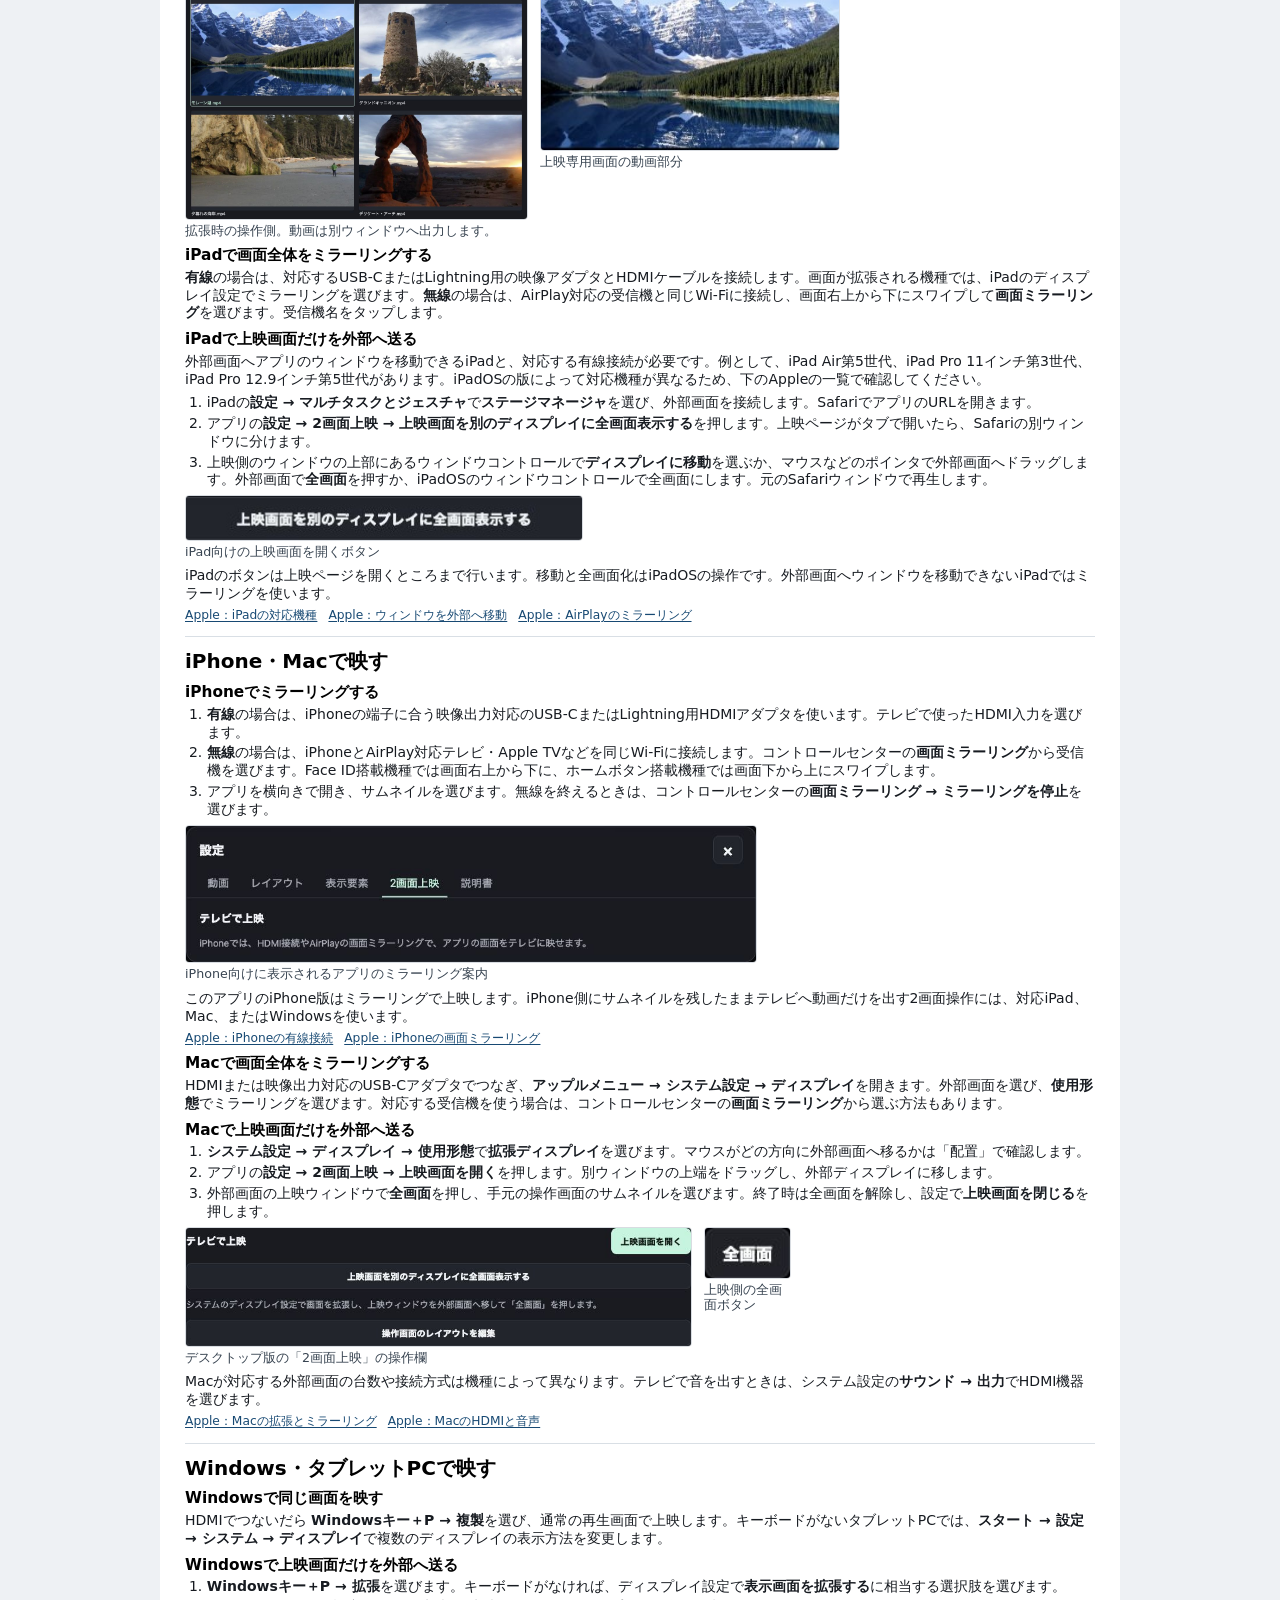
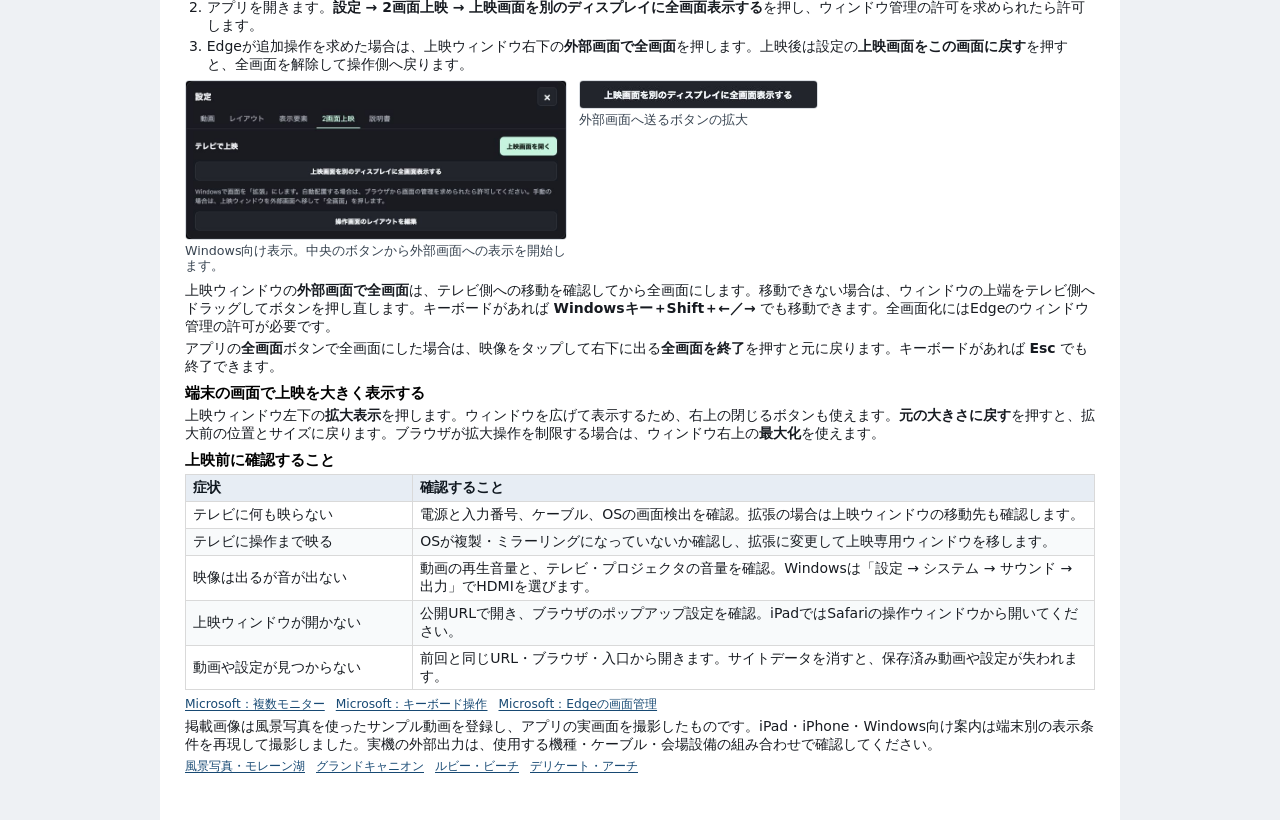
==== commit 57d1c5d7: "Add files via upload" ====
--- a/manual.html
+++ b/manual.html
@@ -129,12 +129,12 @@
 <h3>Windowsで同じ画面を映す</h3>
 <p>HDMIでつないだら <strong>Windowsキー＋P → 複製</strong>を選び、通常の再生画面で上映します。キーボードがないタブレットPCでは、<strong>スタート → 設定 → システム → ディスプレイ</strong>で複数のディスプレイの表示方法を変更します。</p>
 <h3>Windowsで上映画面だけを外部へ送る</h3>
-<ol><li><strong>Windowsキー＋P → 拡張</strong>を選びます。キーボードがなければ、ディスプレイ設定で<strong>表示画面を拡張する</strong>に相当する選択肢を選びます。</li><li>アプリを開きます。<strong>設定 → 2画面上映 → 上映画面を別のディスプレイに全画面表示する</strong>を押し、ウィンドウ管理の許可を求められたら許可します。</li><li>Edgeが追加操作を求めた場合は、<strong>タブレット側</strong>に開いた上映ウィンドウの<strong>テレビに全画面表示</strong>を押します。上映後は設定の<strong>上映画面をこの画面に戻す</strong>を押すと、全画面を解除して操作側へ戻ります。</li></ol>
+<ol><li><strong>Windowsキー＋P → 拡張</strong>を選びます。キーボードがなければ、ディスプレイ設定で<strong>表示画面を拡張する</strong>に相当する選択肢を選びます。</li><li>アプリを開きます。<strong>設定 → 2画面上映 → 上映画面を別のディスプレイに全画面表示する</strong>を押し、ウィンドウ管理の許可を求められたら許可します。</li><li>Edgeが追加操作を求めた場合は、上映ウィンドウ右下の<strong>外部画面で全画面</strong>を押します。上映後は設定の<strong>上映画面をこの画面に戻す</strong>を押すと、全画面を解除して操作側へ戻ります。</li></ol>
 <div class="figures">
 <figure style="--image-width:381.5px"><img alt="Windows向け表示。中央のボタンから外部画面への表示を開始します。" width="850" height="354" src="[data-uri]"><figcaption>Windows向け表示。中央のボタンから外部画面への表示を開始します。</figcaption></figure>
 <figure style="--image-width:239.8px"><img alt="外部画面へ送るボタンの拡大" width="369" height="42" src="[data-uri]"><figcaption>外部画面へ送るボタンの拡大</figcaption></figure>
 </div>
-<p>手動で移動する場合は<strong>上映画面を開く</strong>を押します。上映ウィンドウの上端をドラッグするか、そのウィンドウを選んで <strong>Windowsキー＋Shift＋←／→</strong> を押します。テレビ側で<strong>外部画面で全画面</strong>を押します。拡張にはPCと接続機器の対応が必要です。自動配置にはブラウザの画面管理機能とサイトの許可も必要です。</p>
+<p>上映ウィンドウの<strong>外部画面で全画面</strong>は、テレビ側への移動を確認してから全画面にします。移動できない場合は、ウィンドウの上端をテレビ側へドラッグしてボタンを押し直します。キーボードがあれば <strong>Windowsキー＋Shift＋←／→</strong> でも移動できます。全画面化にはEdgeのウィンドウ管理の許可が必要です。</p>
 <p>アプリの<strong>全画面</strong>ボタンで全画面にした場合は、映像をタップして右下に出る<strong>全画面を終了</strong>を押すと元に戻ります。キーボードがあれば <strong>Esc</strong> でも終了できます。</p>
 <h3>端末の画面で上映を大きく表示する</h3>
 <p>上映ウィンドウ左下の<strong>拡大表示</strong>を押します。ウィンドウを広げて表示するため、右上の閉じるボタンも使えます。<strong>元の大きさに戻す</strong>を押すと、拡大前の位置とサイズに戻ります。ブラウザが拡大操作を制限する場合は、ウィンドウ右上の<strong>最大化</strong>を使えます。</p>
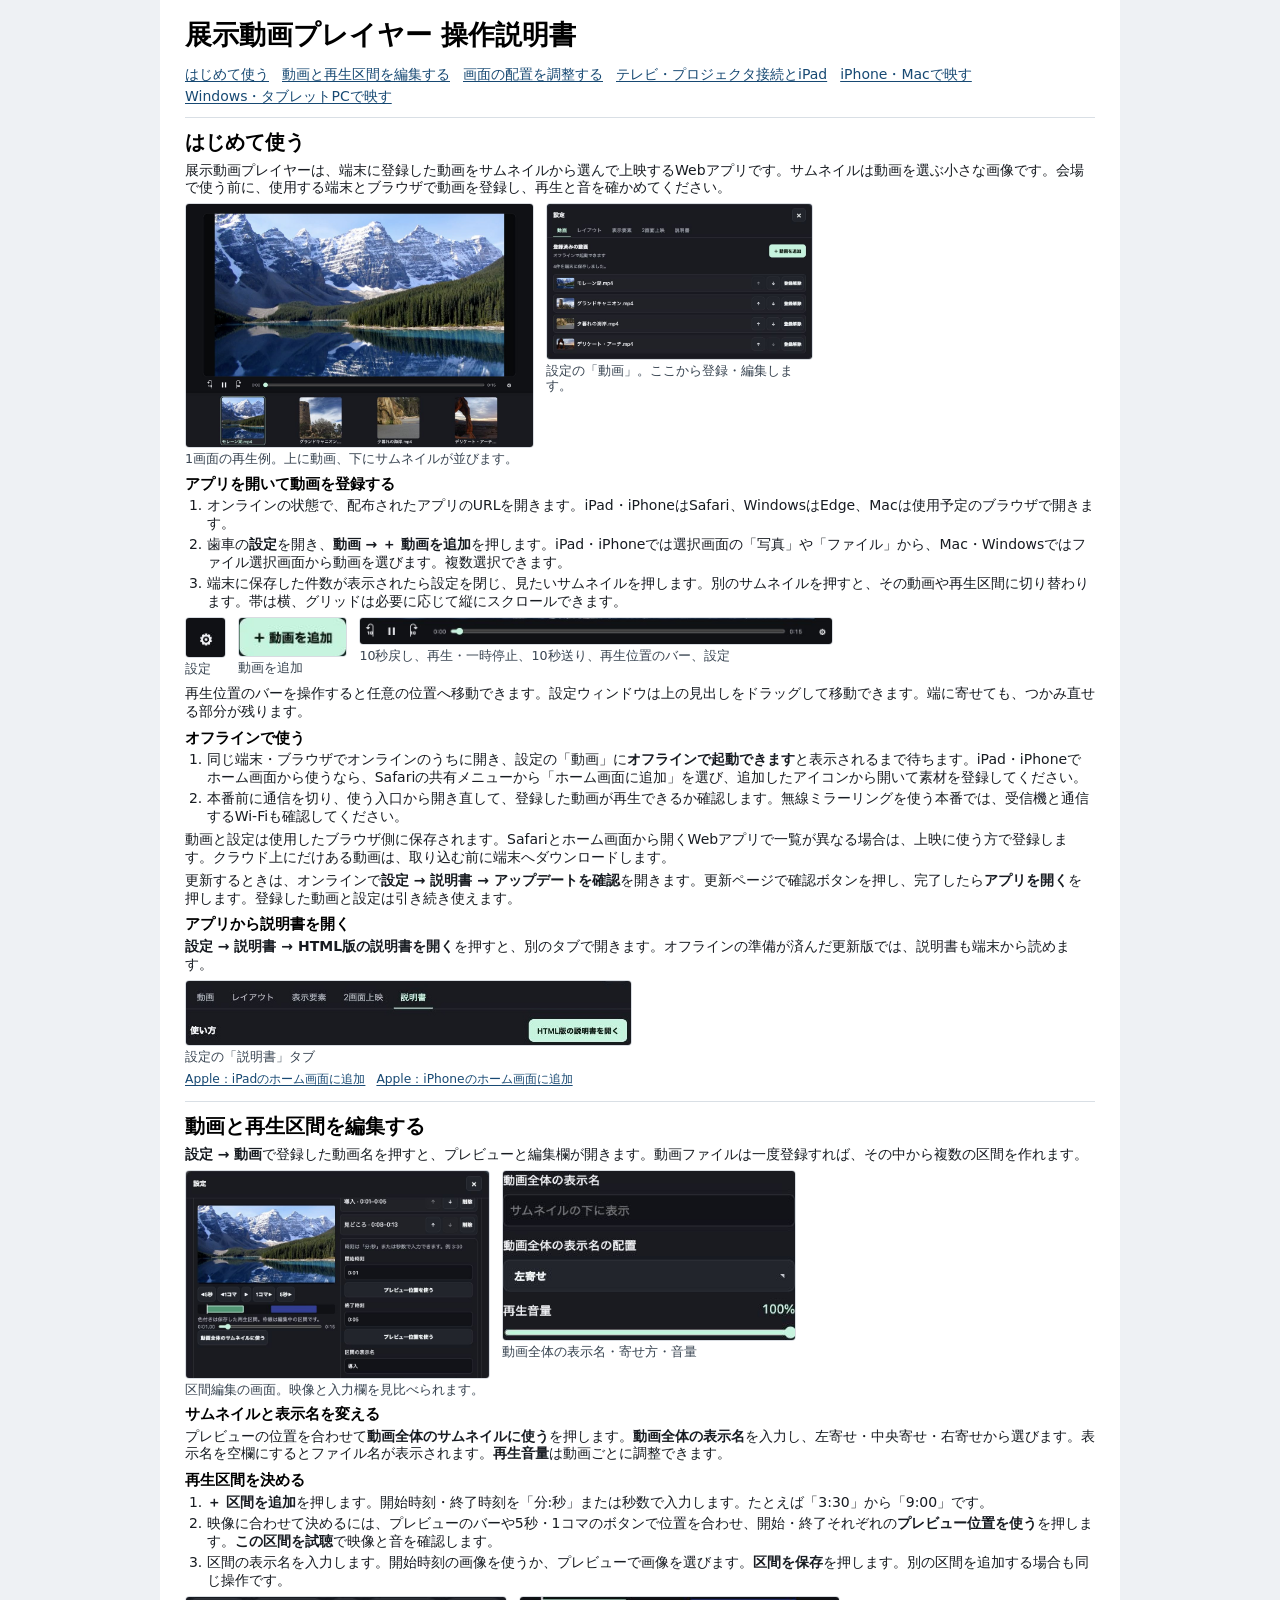
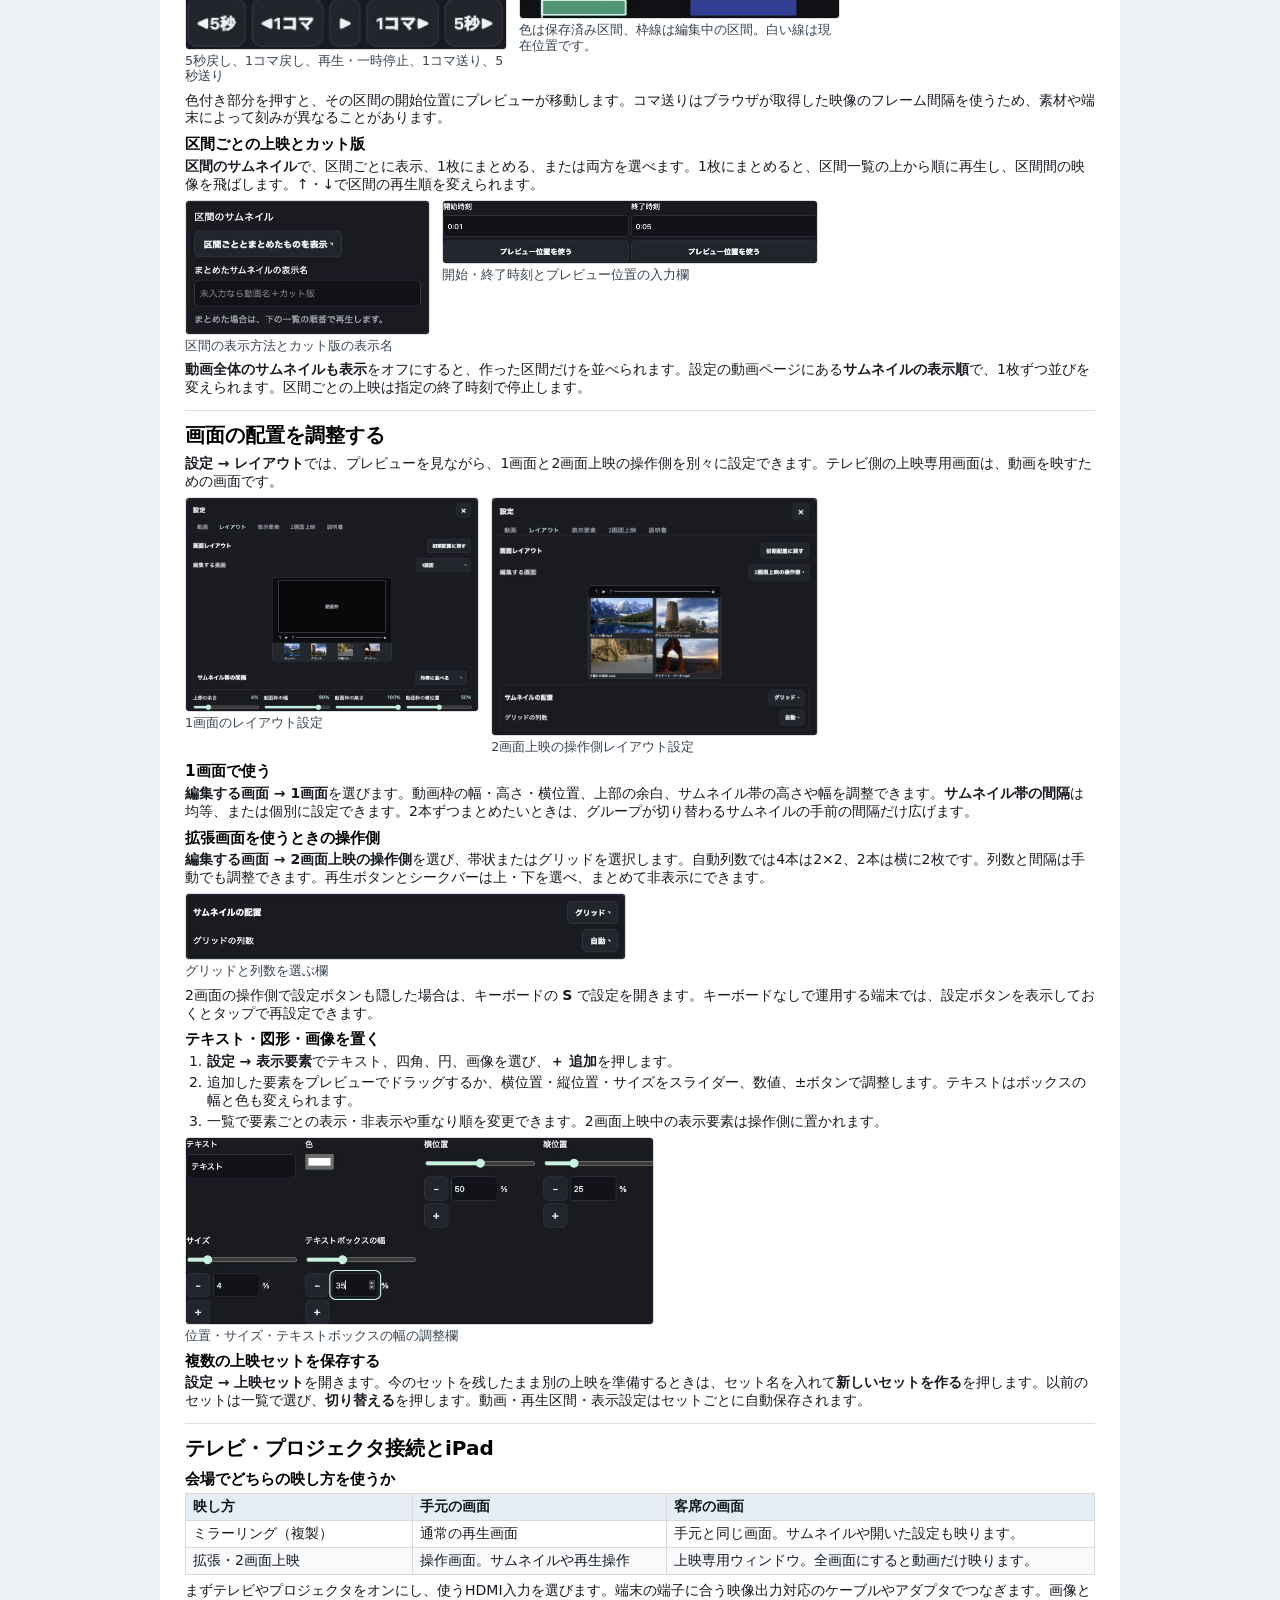
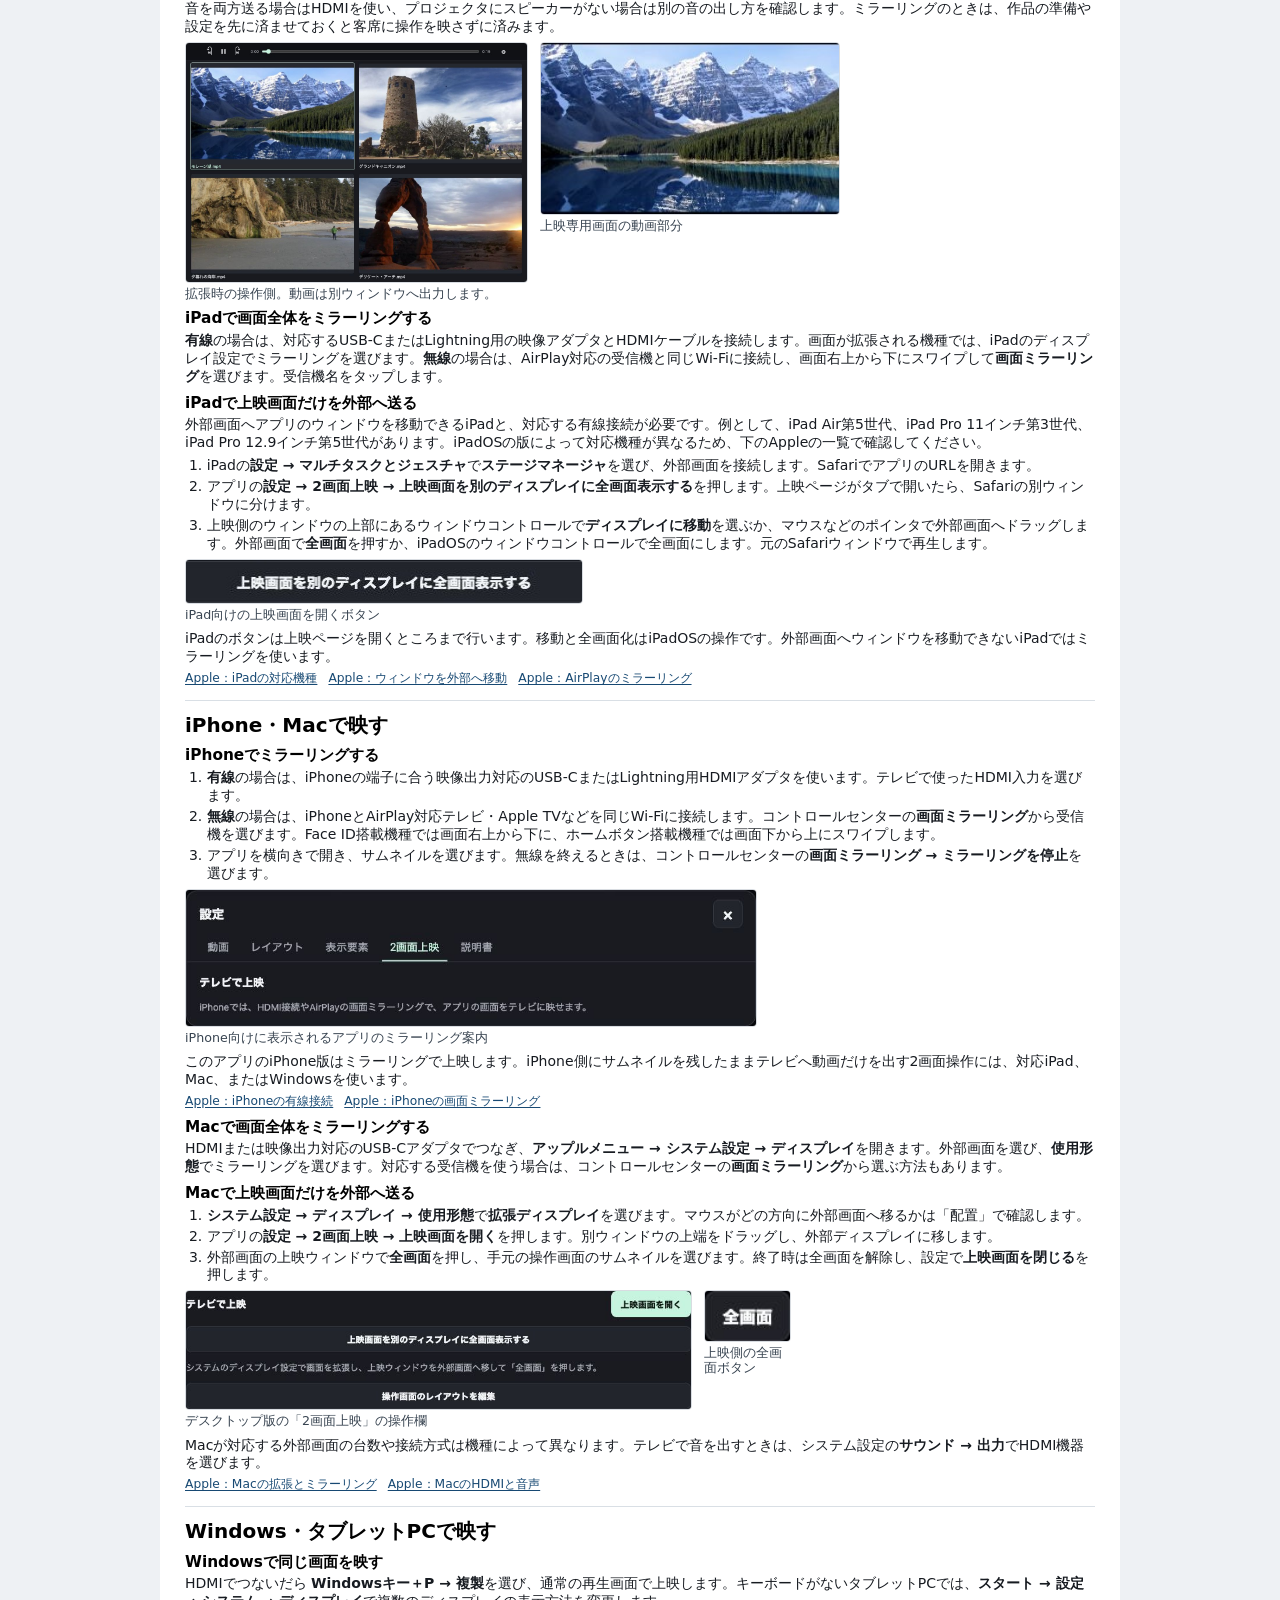
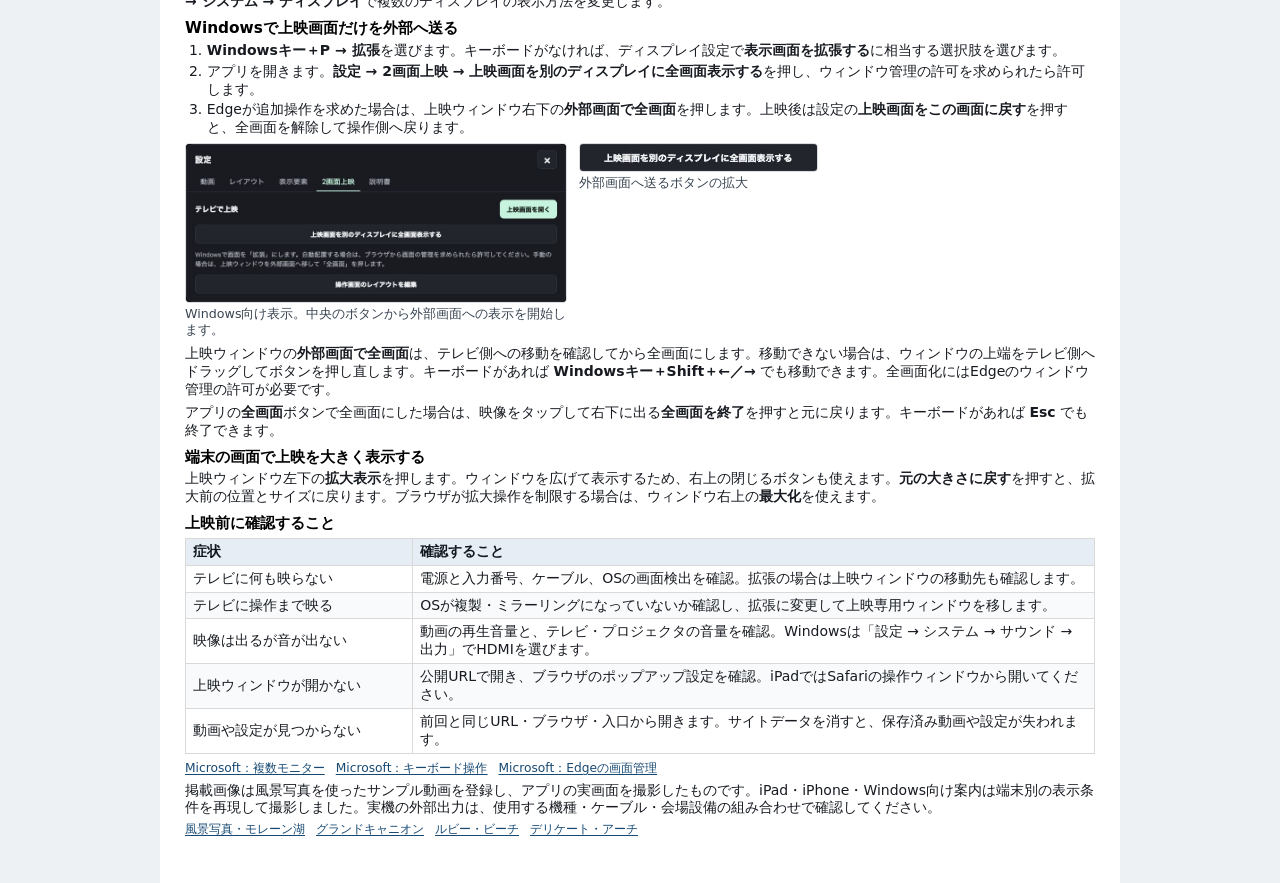
==== commit 227579e2: "Add files via upload" ====
--- a/manual.html
+++ b/manual.html
@@ -83,6 +83,8 @@
 <div class="figures">
 <figure style="--image-width:468.7px"><img alt="位置・サイズ・テキストボックスの幅の調整欄" width="810" height="324" src="[data-uri]"><figcaption>位置・サイズ・テキストボックスの幅の調整欄</figcaption></figure>
 </div>
+<h3>複数の上映セットを保存する</h3>
+<p><strong>設定 → 上映セット</strong>を開きます。今のセットを残したまま別の上映を準備するときは、セット名を入れて<strong>新しいセットを作る</strong>を押します。以前のセットは一覧で選び、<strong>切り替える</strong>を押します。動画・再生区間・表示設定はセットごとに自動保存されます。</p>
 </section>
 <section id="ipad"><h2>テレビ・プロジェクタ接続とiPad</h2>
 <h3>会場でどちらの映し方を使うか</h3>
